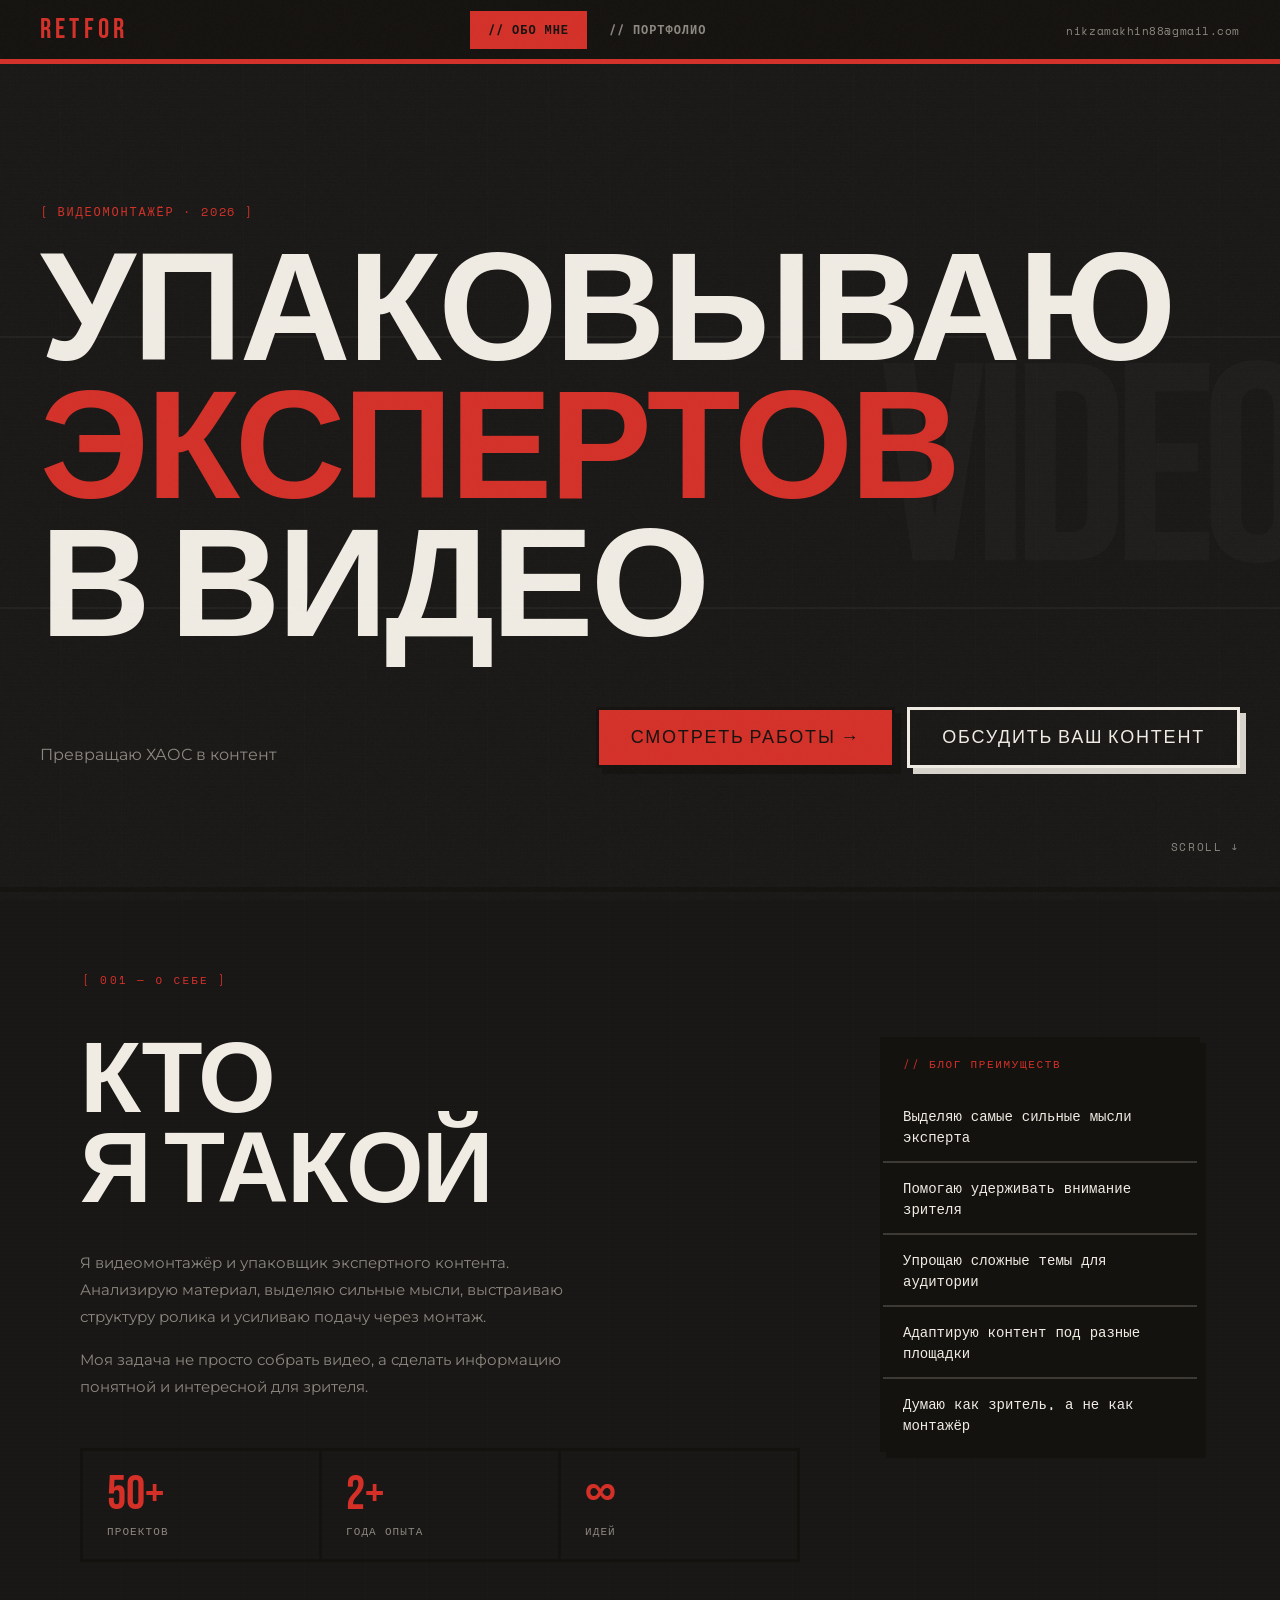
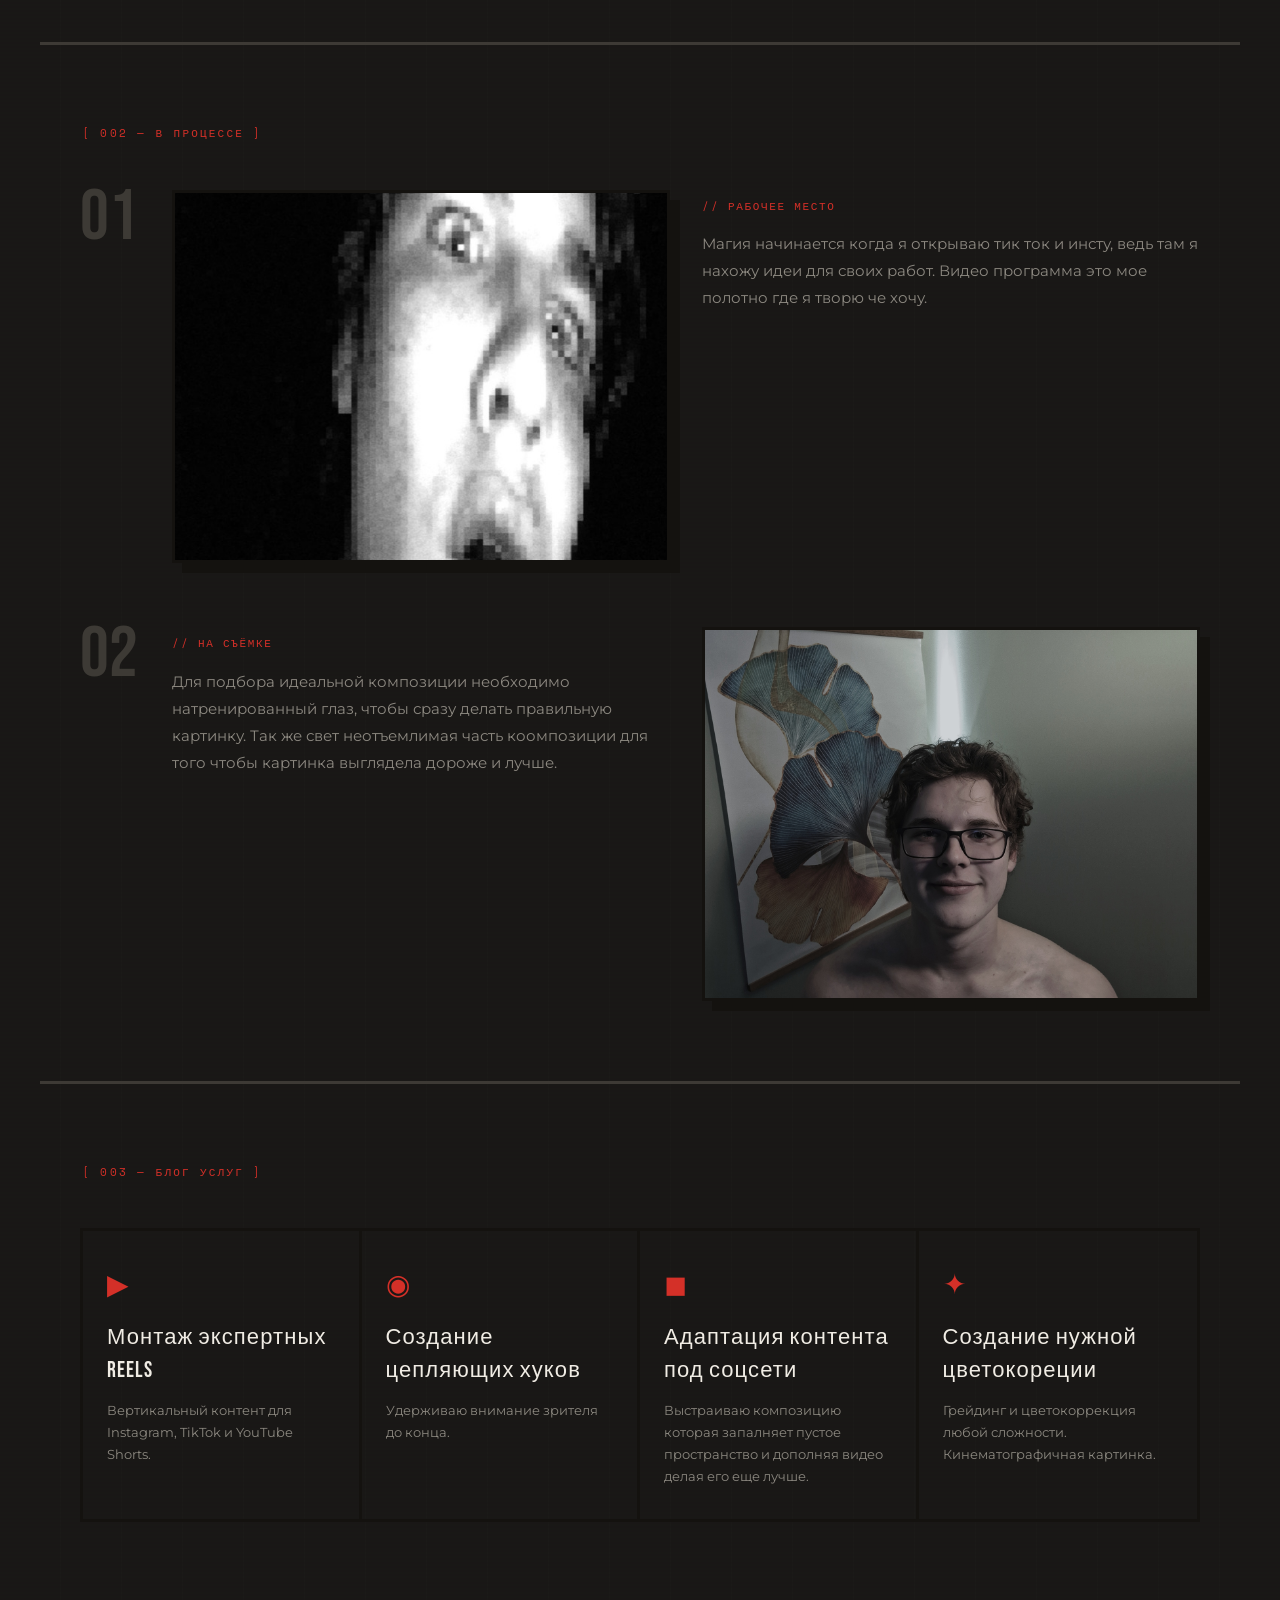
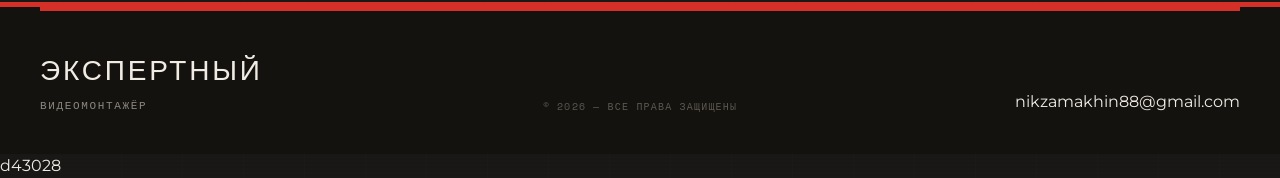
==== index.html @ d20b040e "index.html" ====
<!DOCTYPE html>
<html lang="ru">
<head>
<meta charset="UTF-8">
<meta name="viewport" content="width=device-width, initial-scale=1.0">
<title>Экспертный видеомонтаж</title>
<link rel="preconnect" href="https://fonts.googleapis.com">
<link href="https://fonts.googleapis.com/css2?family=Bebas+Neue&family=Space+Mono:ital,wght@0,400;0,700;1,400&family=Montserrat:wght@400;600;700;900&display=swap" rel="stylesheet">
<link rel="stylesheet" href="style.css">
</head>
<body>

<!-- ШУМОВАЯ ТЕКСТУРА ПОВЕРХ ВСЕГО -->
<div class="noise"></div>

<!-- NAV -->
<nav class="nav">
  <div class="nav-logo">RETFOR</div>
  <div class="nav-links">
    <a href="index.html" class="nav-link active">// ОБО МНЕ</a>
    <a href="portfolio.html" class="nav-link">// ПОРТФОЛИО</a>
  </div>
  <div class="nav-contact">
    <a href="mailto:nikzamakhin88@gmail.com" class="nav-email">nikzamakhin88@gmail.com</a>
  </div>
</nav>

<!-- HERO -->
<section class="hero">
  <div class="hero-bg-text">VIDEO</div>
  <div class="hero-inner">
    <div class="hero-label">[ ВИДЕОМОНТАЖЁР · 2026 ]</div>
    <h1 class="hero-title">
      <span class="hero-title-line">УПАКОВЫВАЮ</span>
      <span class="hero-title-line accent">ЭКСПЕРТОВ</span>
      <span class="hero-title-line">В ВИДЕО</span>
    </h1>
    <div class="hero-bottom">
      <p class="hero-desc">
        Превращаю ХАОС в контент<br>
      </p>
      <div class="hero-cta">
        <a href="portfolio.html" class="btn-brutal">СМОТРЕТЬ РАБОТЫ →</a>
        <a href="mailto:nikita@example.com" class="btn-brutal btn-outline">ОБСУДИТЬ ВАШ КОНТЕНТ</a>
      </div>
    </div>
  </div>
  <div class="hero-scroll">SCROLL ↓</div>
</section>

<!-- ABOUT SECTION -->
<section class="about-section">
  <div class="section-label">[ 001 — О СЕБЕ ]</div>
  <div class="about-grid">
    <div class="about-text-block">
      <h2 class="about-title">КТО<br>Я ТАКОЙ</h2>
      <p class="about-text">
        Я видеомонтажёр и упаковщик экспертного контента. Анализирую материал, выделяю сильные мысли, выстраиваю структуру ролика и усиливаю подачу через монтаж.
      </p>
      <p class="about-text">
        Моя задача не просто собрать видео, а сделать информацию понятной и интересной для зрителя.
      </p>
      <div class="about-stats">
        <div class="stat-box">
          <span class="stat-num">50+</span>
          <span class="stat-label">проектов</span>
        </div>
        <div class="stat-box">
          <span class="stat-num">2+</span>
          <span class="stat-label">года опыта</span>
        </div>
        <div class="stat-box">
          <span class="stat-num">∞</span>
          <span class="stat-label">идей</span>
        </div>
      </div>
    </div>
    <div class="about-tools">
      <div class="tools-title">// БЛОГ ПРЕИМУЩЕСТВ</div>
      <div class="tools-list">
        <div class="tool-item">Выделяю самые сильные мысли эксперта</div>
        <div class="tool-item">Помогаю удерживать внимание зрителя</div>
        <div class="tool-item">Упрощаю сложные темы для аудитории</div>
        <div class="tool-item">Адаптирую контент под разные площадки</div>
        <div class="tool-item">Думаю как зритель, а не как монтажёр</div>
      </div>
    </div>
  </div>
</section>

<!-- PHOTOS SECTION -->
<section class="photos-section">
  <div class="section-label">[ 002 — В ПРОЦЕССЕ ]</div>
  <div class="photos-grid">

    <!-- ФОТО 1 -->
    <div class="photo-card">
      <div class="photo-number">01</div>
      <div class="photo-wrap">
        <img src="лицо.jpg" alt="Фото 1" class="photo-img" onerror="this.parentElement.classList.add('photo-placeholder')">
      </div>
      <div class="photo-desc">
        <div class="photo-desc-tag">// РАБОЧЕЕ МЕСТО</div>
        <p>Магия начинается когда я открываю тик ток и инсту, ведь там я нахожу идеи для своих работ. Видео программа это мое полотно где я творю че хочу.</p>
      </div>
    </div>

    <!-- ФОТО 2 -->
    <div class="photo-card photo-card-reverse">
      <div class="photo-number">02</div>
      <div class="photo-wrap">
        <img src="перед.jpg" alt="Фото 2" class="photo-img" onerror="this.parentElement.classList.add('photo-placeholder')">
      </div>
      <div class="photo-desc">
        <div class="photo-desc-tag">// НА СЪЁМКЕ</div>
        <p>Для подбора идеальной композиции необходимо натренированный глаз, чтобы сразу делать правильную картинку. Так же свет неотъемлимая часть коомпозиции для того чтобы картинка выглядела дороже и лучше.</p>
      </div>
    </div>

  </div>
</section>

<!-- SERVICES -->
<section class="services-section">
  <div class="section-label">[ 003 — БЛОГ УСЛУГ ]</div>
  <div class="services-grid">
    <div class="service-card">
      <div class="service-icon">▶</div>
      <div class="service-title">Монтаж экспертных Reels</div>
      <div class="service-desc">Вертикальный контент для Instagram, TikTok и YouTube Shorts.</div>
    </div>
    <div class="service-card">
      <div class="service-icon">◉</div>
      <div class="service-title">Создание цепляющих хуков</div>
      <div class="service-desc">Удерживаю внимание зрителя до конца.</div>
    </div>
    <div class="service-card">
      <div class="service-icon">◼</div>
      <div class="service-title">Адаптация контента под соцсети</div>
      <div class="service-desc">Выстраиваю композицию которая запалняет пустое пространство и дополняя видео делая его еще лучше.</div>
    </div>
    <div class="service-card">
      <div class="service-icon">✦</div>
      <div class="service-title">Создание нужной цветокореции</div>
      <div class="service-desc">Грейдинг и цветокоррекция любой сложности. Кинематографичная картинка.</div>
    </div>
  </div>
</section>

<!-- FOOTER -->
<footer class="footer">
  <div class="footer-line"></div>
  <div class="footer-inner">
    <div class="footer-left">
      <div class="footer-name">ЭКСПЕРТНЫЙ</div>
      <div class="footer-role">ВИДЕОМОНТАЖЁР</div>
    </div>
    <div class="footer-center">
      <div class="footer-copy">© 2026 — ВСЕ ПРАВА ЗАЩИЩЕНЫ</div>
    </div>
    <div class="footer-right">
      <a href="mailto:nikzamakhin88@gmail.com class="footer-email">nikzamakhin88@gmail.com</a>
    </div>
  </div>
</footer>

<script src="script.js"></script>
</body>
</html>

d43028
---- style.css ----
@import url('https://fonts.googleapis.com/css2?family=Bebas+Neue&family=Space+Mono:ital,wght@0,400;0,700;1,400&family=Montserrat:wght@400;600;700;900&display=swap');

:root {
  --concrete: #2a2825;
  --concrete-mid: #3d3a35;
  --concrete-light: #5c5850;
  --concrete-pale: #8c8880;
  --cream: #f0ece4;
  --cream-dark: #d8d4cc;
  --accent: #d43028;
  --accent-dark: #d43028;
  --red: #d43028;
  --white: #f8f5f0;
  --black: #14120f;

  --font-display: 'Bebas Neue', sans-serif;
  --font-mono: 'Space Mono', monospace;
  --font-body: 'Montserrat', sans-serif;

  --border: 3px solid var(--black);
  --border-thick: 5px solid var(--black);
  --shadow: 6px 6px 0px var(--black);
  --shadow-lg: 10px 10px 0px var(--black);
  --shadow-accent: 6px 6px 0px var(--accent);
}

*, *::before, *::after {
  box-sizing: border-box;
  margin: 0;
  padding: 0;
}

html { scroll-behavior: smooth; }

body {
  font-family: var(--font-body);
  background-color: var(--concrete);
  background-image:
    url("data:image/svg+xml,%3Csvg xmlns='http://www.w3.org/2000/svg' width='400' height='400'%3E%3Cfilter id='noise'%3E%3CfeTurbulence type='fractalNoise' baseFrequency='0.65' numOctaves='3' stitchTiles='stitch'/%3E%3CfeColorMatrix type='saturate' values='0'/%3E%3CfeBlend in='SourceGraphic' mode='multiply'/%3E%3C/filter%3E%3Crect width='400' height='400' filter='url(%23noise)' opacity='0.4'/%3E%3C/svg%3E"),
    repeating-linear-gradient(
      0deg,
      transparent,
      transparent 2px,
      rgba(0,0,0,0.03) 2px,
      rgba(0,0,0,0.03) 4px
    ),
    repeating-linear-gradient(
      90deg,
      transparent,
      transparent 60px,
      rgba(255,255,255,0.015) 60px,
      rgba(255,255,255,0.015) 61px
    );
  color: var(--cream);
  line-height: 1.5;
  overflow-x: hidden;
}

a { text-decoration: none; color: inherit; }
img { max-width: 100%; display: block; }

/* ── ШУМОВОЙ ОВЕРЛЕЙ ── */
.noise {
  position: fixed;
  inset: 0;
  z-index: 9999;
  pointer-events: none;
  opacity: 0.035;
  background-image: url("data:image/svg+xml,%3Csvg viewBox='0 0 512 512' xmlns='http://www.w3.org/2000/svg'%3E%3Cfilter id='n'%3E%3CfeTurbulence type='fractalNoise' baseFrequency='0.9' numOctaves='4' stitchTiles='stitch'/%3E%3C/filter%3E%3Crect width='512' height='512' filter='url(%23n)'/%3E%3C/svg%3E");
  background-size: 256px;
}

/* ─────────────────────────
   НАВИГАЦИЯ
───────────────────────── */
.nav {
  position: sticky;
  top: 0;
  z-index: 100;
  background: var(--black);
  border-bottom: var(--border-thick);
  border-bottom-color: var(--accent);
  display: flex;
  align-items: center;
  justify-content: space-between;
  padding: 0 40px;
  height: 64px;
}

.nav-logo {
  font-family: var(--font-display);
  font-size: 28px;
  letter-spacing: 0.15em;
  color: var(--accent);
  cursor: default;
}

.nav-links {
  display: flex;
  gap: 4px;
}

.nav-link {
  font-family: var(--font-mono);
  font-size: 12px;
  font-weight: 700;
  letter-spacing: 0.08em;
  color: var(--concrete-pale);
  padding: 8px 16px;
  border: 2px solid transparent;
  transition: all 0.15s;
}

.nav-link:hover {
  color: var(--accent);
  border-color: var(--accent);
}

.nav-link.active {
  color: var(--black);
  background: var(--accent);
  border-color: var(--accent);
}

.nav-email {
  font-family: var(--font-mono);
  font-size: 11px;
  color: var(--concrete-pale);
  letter-spacing: 0.05em;
  transition: color 0.15s;
}
.nav-email:hover { color: var(--accent); }

/* ─────────────────────────
   HERO
───────────────────────── */
.hero {
  min-height: 92vh;
  display: flex;
  flex-direction: column;
  justify-content: center;
  position: relative;
  overflow: hidden;
  padding: 80px 40px 60px;
  border-bottom: var(--border-thick);
}

/* Горизонтальные швы бетона */
.hero::before {
  content: '';
  position: absolute;
  left: 0; right: 0; top: 33%;
  height: 2px;
  background: rgba(255,255,255,0.04);
  pointer-events: none;
}
.hero::after {
  content: '';
  position: absolute;
  left: 0; right: 0; top: 66%;
  height: 2px;
  background: rgba(255,255,255,0.04);
  pointer-events: none;
}

.hero-bg-text {
  position: absolute;
  right: -20px;
  top: 50%;
  transform: translateY(-50%);
  font-family: var(--font-display);
  font-size: clamp(200px, 22vw, 380px);
  color: rgba(255,255,255,0.025);
  letter-spacing: -0.05em;
  line-height: 1;
  user-select: none;
  pointer-events: none;
}

.hero-inner {
  position: relative;
  max-width: 1200px;
  margin: 0 auto;
  width: 100%;
}

.hero-label {
  font-family: var(--font-mono);
  font-size: 12px;
  letter-spacing: 0.15em;
  color: var(--accent);
  margin-bottom: 24px;
  animation: fadeUp 0.6s ease both;
}

.hero-title {
  display: flex;
  flex-direction: column;
  gap: 0;
  margin-bottom: 48px;
}

.hero-title-line {
  font-family: var(--font-display);
  font-size: clamp(72px, 12vw, 160px);
  line-height: 0.9;
  letter-spacing: -0.02em;
  color: var(--cream);
  display: block;
  animation: fadeUp 0.6s ease both;
}

.hero-title-line:nth-child(1) { animation-delay: 0.1s; }
.hero-title-line:nth-child(2) { animation-delay: 0.2s; }
.hero-title-line:nth-child(3) { animation-delay: 0.3s; }

.hero-title-line.accent {
  color: var(--accent);
  -webkit-text-stroke: 0px;
}

.hero-bottom {
  display: flex;
  align-items: flex-end;
  justify-content: space-between;
  gap: 48px;
  animation: fadeUp 0.6s ease 0.4s both;
}

.hero-desc {
  font-size: 16px;
  color: var(--concrete-pale);
  max-width: 380px;
  line-height: 1.7;
  font-weight: 400;
}

.hero-cta {
  display: flex;
  gap: 12px;
  flex-wrap: wrap;
}

.hero-scroll {
  position: absolute;
  bottom: 32px;
  right: 40px;
  font-family: var(--font-mono);
  font-size: 11px;
  letter-spacing: 0.15em;
  color: var(--concrete-pale);
  animation: bounce 2s infinite;
}

/* ─────────────────────────
   КНОПКИ
───────────────────────── */
.btn-brutal {
  display: inline-flex;
  align-items: center;
  justify-content: center;
  font-family: var(--font-display);
  font-size: 18px;
  letter-spacing: 0.1em;
  padding: 14px 32px;
  background: var(--accent);
  color: var(--black);
  border: var(--border);
  box-shadow: var(--shadow);
  transition: transform 0.1s, box-shadow 0.1s;
  cursor: pointer;
  white-space: nowrap;
}

.btn-brutal:hover {
  transform: translate(-3px, -3px);
  box-shadow: 9px 9px 0px var(--black);
}

.btn-brutal:active {
  transform: translate(2px, 2px);
  box-shadow: 4px 4px 0px var(--black);
}

.btn-outline {
  background: transparent;
  color: var(--cream);
  border-color: var(--cream);
  box-shadow: 6px 6px 0px var(--cream-dark);
}

.btn-outline:hover {
  background: var(--cream);
  color: var(--black);
  box-shadow: 9px 9px 0px var(--cream-dark);
}

.btn-brutal-xl {
  font-size: 28px;
  padding: 20px 56px;
  box-shadow: var(--shadow-lg);
}

/* ─────────────────────────
   СЕКЦИИ
───────────────────────── */
.section-label {
  font-family: var(--font-mono);
  font-size: 11px;
  letter-spacing: 0.2em;
  color: var(--accent);
  margin-bottom: 48px;
  padding-left: 2px;
}

.section-label-light {
  color: var(--concrete-pale);
}

/* ─────────────────────────
   ABOUT SECTION
───────────────────────── */
.about-section {
  padding: 80px 40px;
  max-width: 1200px;
  margin: 0 auto;
  border-bottom: var(--border);
  border-color: var(--concrete-mid);
}

.about-grid {
  display: grid;
  grid-template-columns: 1fr 320px;
  gap: 80px;
  align-items: start;
}

.about-title {
  font-family: var(--font-display);
  font-size: clamp(56px, 8vw, 100px);
  line-height: 0.9;
  letter-spacing: -0.02em;
  color: var(--cream);
  margin-bottom: 32px;
}

.about-text {
  font-size: 15px;
  color: var(--concrete-pale);
  line-height: 1.8;
  margin-bottom: 16px;
  max-width: 520px;
}

.about-stats {
  display: flex;
  gap: 0;
  margin-top: 48px;
  border: var(--border);
}

.stat-box {
  flex: 1;
  padding: 20px 24px;
  border-right: var(--border);
  display: flex;
  flex-direction: column;
  gap: 4px;
}

.stat-box:last-child { border-right: none; }

.stat-num {
  font-family: var(--font-display);
  font-size: 48px;
  color: var(--accent);
  line-height: 1;
}

.stat-label {
  font-family: var(--font-mono);
  font-size: 11px;
  letter-spacing: 0.1em;
  color: var(--concrete-pale);
  text-transform: uppercase;
}

.about-tools {
  border: var(--border);
  background: var(--black);
  box-shadow: var(--shadow);
}

.tools-title {
  font-family: var(--font-mono);
  font-size: 11px;
  letter-spacing: 0.15em;
  color: var(--accent);
  padding: 16px 20px;
  border-bottom: var(--border);
}

.tools-list {
  display: flex;
  flex-direction: column;
}

.tool-item {
  font-family: var(--font-mono);
  font-size: 14px;
  color: var(--cream);
  padding: 14px 20px;
  border-bottom: 2px solid var(--concrete-mid);
  transition: background 0.15s, padding-left 0.15s;
}

.tool-item:last-child { border-bottom: none; }
.tool-item:hover { background: var(--concrete-mid); padding-left: 28px; color: var(--accent); }

/* ─────────────────────────
   PHOTOS SECTION
───────────────────────── */
.photos-section {
  padding: 80px 40px;
  max-width: 1200px;
  margin: 0 auto;
  border-bottom: var(--border);
  border-color: var(--concrete-mid);
}

.photos-grid {
  display: flex;
  flex-direction: column;
  gap: 64px;
}

.photo-card {
  display: grid;
  grid-template-columns: 60px 1fr 1fr;
  gap: 32px;
  align-items: start;
}

.photo-card-reverse {
  grid-template-columns: 60px 1fr 1fr;
}

.photo-card-reverse .photo-wrap {
  order: 3;
}

.photo-card-reverse .photo-desc {
  order: 2;
}

.photo-number {
  font-family: var(--font-display);
  font-size: 72px;
  color: var(--concrete-mid);
  line-height: 1;
  margin-top: -8px;
}

.photo-wrap {
  border: var(--border);
  box-shadow: var(--shadow-lg);
  overflow: hidden;
  aspect-ratio: 4/3;
  position: relative;
  background: var(--concrete-mid);
}

.photo-img {
  width: 100%;
  height: 100%;
  object-fit: cover;
  display: block;
  transition: transform 0.4s ease;
}

.photo-wrap:hover .photo-img { transform: scale(1.04); }

.photo-wrap.photo-placeholder .photo-img { display: none; }
.photo-placeholder-inner {
  position: absolute;
  inset: 0;
  display: flex;
  align-items: center;
  justify-content: center;
  text-align: center;
  font-family: var(--font-mono);
  font-size: 14px;
  color: var(--concrete-pale);
  line-height: 1.8;
}

.photo-desc {
  padding-top: 8px;
}

.photo-desc-tag {
  font-family: var(--font-mono);
  font-size: 11px;
  letter-spacing: 0.15em;
  color: var(--accent);
  margin-bottom: 16px;
}

.photo-desc p {
  font-size: 15px;
  color: var(--concrete-pale);
  line-height: 1.8;
}

/* ─────────────────────────
   SERVICES SECTION
───────────────────────── */
.services-section {
  padding: 80px 40px;
  max-width: 1200px;
  margin: 0 auto;
}

.services-grid {
  display: grid;
  grid-template-columns: repeat(4, 1fr);
  gap: 0;
  border: var(--border);
}

.service-card {
  padding: 32px 24px;
  border-right: var(--border);
  transition: background 0.15s;
}

.service-card:last-child { border-right: none; }
.service-card:hover { background: var(--concrete-mid); }

.service-icon {
  font-size: 28px;
  color: var(--accent);
  margin-bottom: 16px;
  font-family: var(--font-mono);
}

.service-title {
  font-family: var(--font-display);
  font-size: 22px;
  letter-spacing: 0.05em;
  color: var(--cream);
  margin-bottom: 12px;
}

.service-desc {
  font-size: 13px;
  color: var(--concrete-pale);
  line-height: 1.7;
}

/* ─────────────────────────
   PORTFOLIO HERO
───────────────────────── */
.hero-portfolio .hero-title-line {
  font-size: clamp(80px, 14vw, 180px);
}

.portfolio-counts {
  display: flex;
  align-items: center;
  gap: 20px;
}

.p-count { display: flex; flex-direction: column; align-items: center; }

.p-count-num {
  font-family: var(--font-display);
  font-size: 56px;
  line-height: 1;
  color: var(--accent);
}

.p-count-label {
  font-family: var(--font-mono);
  font-size: 11px;
  letter-spacing: 0.1em;
  color: var(--concrete-pale);
}

.p-count-sep {
  font-family: var(--font-display);
  font-size: 40px;
  color: var(--concrete-pale);
  opacity: 0.4;
}

/* ─────────────────────────
   WORKS SECTIONS
───────────────────────── */
.works-section {
  padding: 80px 40px;
  max-width: 1200px;
  margin: 0 auto;
  border-bottom: var(--border);
  border-color: var(--concrete-mid);
}

.works-section-dark {
  background: var(--black);
  max-width: 100%;
  border-top: var(--border-thick);
  border-color: var(--accent);
  padding: 80px;
}

.works-section-dark .works-grid-v {
  max-width: 1200px;
  margin: 0 auto;
}

/* ── СЕТКА 16:9 ── */
.works-grid-h {
  display: grid;
  grid-template-columns: 1fr 1fr;
  gap: 48px;
}

/* ── СЕТКА 9:16 ── */
.works-grid-v {
  display: grid;
  grid-template-columns: repeat(3, 1fr);
  gap: 32px;
}

/* ── КАРТОЧКА РАБОТЫ ── */
/* .work-card {
  display: flex;
  flex-direction: column;
  gap: 0;
  opacity: 0;
  transform: translateY(30px);
  transition: opacity 0.5s ease, transform 0.5s ease;
} */

.work-card.visible {
  opacity: 1;
  transform: translateY(0);
}

/* ── ВИДЕО-ОБЁРТКА ── */
.work-video-wrap {
  position: relative;
  overflow: hidden;
  border: var(--border);
  background: #0a0907;
  box-shadow: var(--shadow);
  transition: box-shadow 0.2s, transform 0.2s;
}

.work-video-wrap:hover {
  transform: translate(-3px, -3px);
  box-shadow: 9px 9px 0px var(--accent);
}

/* 16:9 */
.work-16-9 { aspect-ratio: 16/9; }

/* 9:16 */
.work-9-16 { aspect-ratio: 9/16; }

.work-video {
  width: 100%;
  height: 100%;
  object-fit: cover;
  display: block;
}

/* iframe YouTube */
.work-iframe {
  position: absolute;
  inset: 0;
  width: 100%;
  height: 100%;
  border: none;
}

/* Номер работы */
.work-num {
  position: absolute;
  top: 12px;
  left: 12px;
  font-family: var(--font-mono);
  font-size: 11px;
  font-weight: 700;
  letter-spacing: 0.1em;
  background: var(--accent);
  color: var(--black);
  padding: 3px 8px;
  z-index: 2;
}

/* Плейсхолдер если нет видео */
.work-placeholder {
  position: absolute;
  inset: 0;
  display: flex;
  flex-direction: column;
  align-items: center;
  justify-content: center;
  text-align: center;
  font-family: var(--font-mono);
  font-size: 13px;
  color: var(--concrete-pale);
  line-height: 1.8;
  background: #0a0907;
  pointer-events: none;
  z-index: 1;
}

/* Прячем плейсхолдер если видео загружено */
.work-video-wrap:has(source[src]:not([src=''])) .work-placeholder,
.work-video-wrap:has(iframe) .work-placeholder {
  display: none;
}

.work-video {
  width: 100%;
  height: 100%;
  object-fit: cover;
  display: block;
  position: relative;
  z-index: 2;
}

.work-placeholder {
  z-index: 1;
  pointer-events: none;
}
/* ── ИНФО О РАБОТЕ ── */
.work-info {
  padding: 18px 0 0;
  border-top: none;
}

.work-info-v {
  padding: 14px 0 0;
}

.work-tag {
  font-family: var(--font-mono);
  font-size: 10px;
  letter-spacing: 0.2em;
  color: var(--accent);
  margin-bottom: 6px;
}

.work-title {
  font-family: var(--font-display);
  font-size: 20px;
  letter-spacing: 0.05em;
  color: var(--cream);
  margin-bottom: 6px;
}

.work-desc {
  font-size: 13px;
  color: var(--concrete-pale);
  line-height: 1.6;
  margin-bottom: 10px;
}

.work-meta {
  display: flex;
  gap: 6px;
  flex-wrap: wrap;
}

.work-tool {
  font-family: var(--font-mono);
  font-size: 10px;
  letter-spacing: 0.08em;
  color: var(--concrete-pale);
  border: 1px solid var(--concrete-mid);
  padding: 3px 8px;
}

/* ─────────────────────────
   CTA
───────────────────────── */
.cta-section {
  background: var(--accent);
  border-top: var(--border-thick);
  border-bottom: var(--border-thick);
  padding: 80px 40px;
  text-align: center;
}

.cta-inner { max-width: 800px; margin: 0 auto; }

.cta-label {
  font-family: var(--font-mono);
  font-size: 12px;
  letter-spacing: 0.2em;
  color: var(--concrete-mid);
  margin-bottom: 16px;
}

.cta-title {
  font-family: var(--font-display);
  font-size: clamp(72px, 12vw, 140px);
  line-height: 0.9;
  letter-spacing: -0.02em;
  color: var(--black);
  margin-bottom: 40px;
}

.cta-section .btn-brutal {
  background: var(--black);
  color: var(--accent);
  border-color: var(--black);
  box-shadow: 10px 10px 0px var(--concrete-mid);
}

.cta-section .btn-brutal:hover {
  box-shadow: 13px 13px 0px var(--concrete-mid);
}

/* ─────────────────────────
   FOOTER
───────────────────────── */
.footer {
  background: var(--black);
  padding: 0 40px 40px;
  border-top: var(--border-thick);
  border-color: var(--accent);
}

.footer-line {
  height: 4px;
  background: var(--accent);
  margin-bottom: 40px;
}

.footer-inner {
  display: grid;
  grid-template-columns: 1fr 1fr 1fr;
  align-items: end;
  gap: 24px;
  max-width: 1200px;
  margin: 0 auto;
}

.footer-name {
  font-family: var(--font-display);
  font-size: 28px;
  letter-spacing: 0.1em;
  color: var(--cream);
}

.footer-role {
  font-family: var(--font-mono);
  font-size: 11px;
  letter-spacing: 0.15em;
  color: var(--concrete-pale);
  margin-top: 4px;
}

.footer-center {
  text-align: center;
}

.footer-copy {
  font-family: var(--font-mono);
  font-size: 10px;
  letter-spacing: 0.12em;
  color: var(--concrete-light);
}

.footer-right {
  text-align: right;
}

.footer-email {
  font-family: var(--font-mono);
  font-size: 13px;
  color: var(--accent);
  letter-spacing: 0.05em;
  border-bottom: 1px solid var(--accent);
  padding-bottom: 2px;
  transition: opacity 0.15s;
}

.footer-email:hover { opacity: 0.7; }

/* ─────────────────────────
   PAGE HEADER
───────────────────────── */
.page-header {
  background: var(--black);
  border-bottom: var(--border-thick);
  padding: 32px 40px 28px;
}

.page-header-inner { max-width: 1200px; margin: 0 auto; }

.breadcrumb {
  font-family: var(--font-mono);
  font-size: 11px;
  letter-spacing: 0.12em;
  color: var(--concrete-pale);
  margin-bottom: 8px;
}

.breadcrumb a { color: var(--accent); }
.page-title-h {
  font-family: var(--font-display);
  font-size: 40px;
  letter-spacing: 0.05em;
  color: var(--cream);
}

/* ─────────────────────────
   АНИМАЦИИ
───────────────────────── */
@keyframes fadeUp {
  from { opacity: 0; transform: translateY(24px); }
  to   { opacity: 1; transform: translateY(0); }
}

@keyframes bounce {
  0%, 100% { transform: translateY(0); }
  50%       { transform: translateY(8px); }
}

/* ─────────────────────────
   АДАПТИВ
───────────────────────── */
@media (max-width: 1100px) {
  .works-grid-h { grid-template-columns: 1fr; }
  .about-grid { grid-template-columns: 1fr; gap: 48px; }
  .services-grid { grid-template-columns: 1fr 1fr; }
  .service-card:nth-child(2) { border-right: none; }
  .service-card:nth-child(3) { border-top: var(--border); }
  .service-card:nth-child(4) { border-top: var(--border); border-right: none; }
}

@media (max-width: 768px) {
  .nav { padding: 0 20px; }
  .nav-email { display: none; }
  .hero { padding: 60px 20px 48px; }
  .hero-bottom { flex-direction: column; gap: 24px; }
  .hero-bg-text { font-size: 120px; right: -10px; }
  .about-section, .photos-section, .services-section, .works-section { padding: 56px 20px; }
  .works-section-dark { padding: 56px 20px; }
  .photo-card { grid-template-columns: 1fr; }
  .photo-number { font-size: 48px; }
  .works-grid-v { grid-template-columns: 1fr; }
  .services-grid { grid-template-columns: 1fr; }
  .service-card { border-right: none; border-bottom: var(--border); }
  .service-card:last-child { border-bottom: none; }
  .footer-inner { grid-template-columns: 1fr; gap: 16px; }
  .footer-right { text-align: left; }
  .footer-center { text-align: left; }
  .cta-section { padding: 60px 20px; }
  .about-stats { flex-direction: column; }
  .stat-box { border-right: none; border-bottom: var(--border); }
  .stat-box:last-child { border-bottom: none; }
  .hero-cta { flex-direction: column; }
}
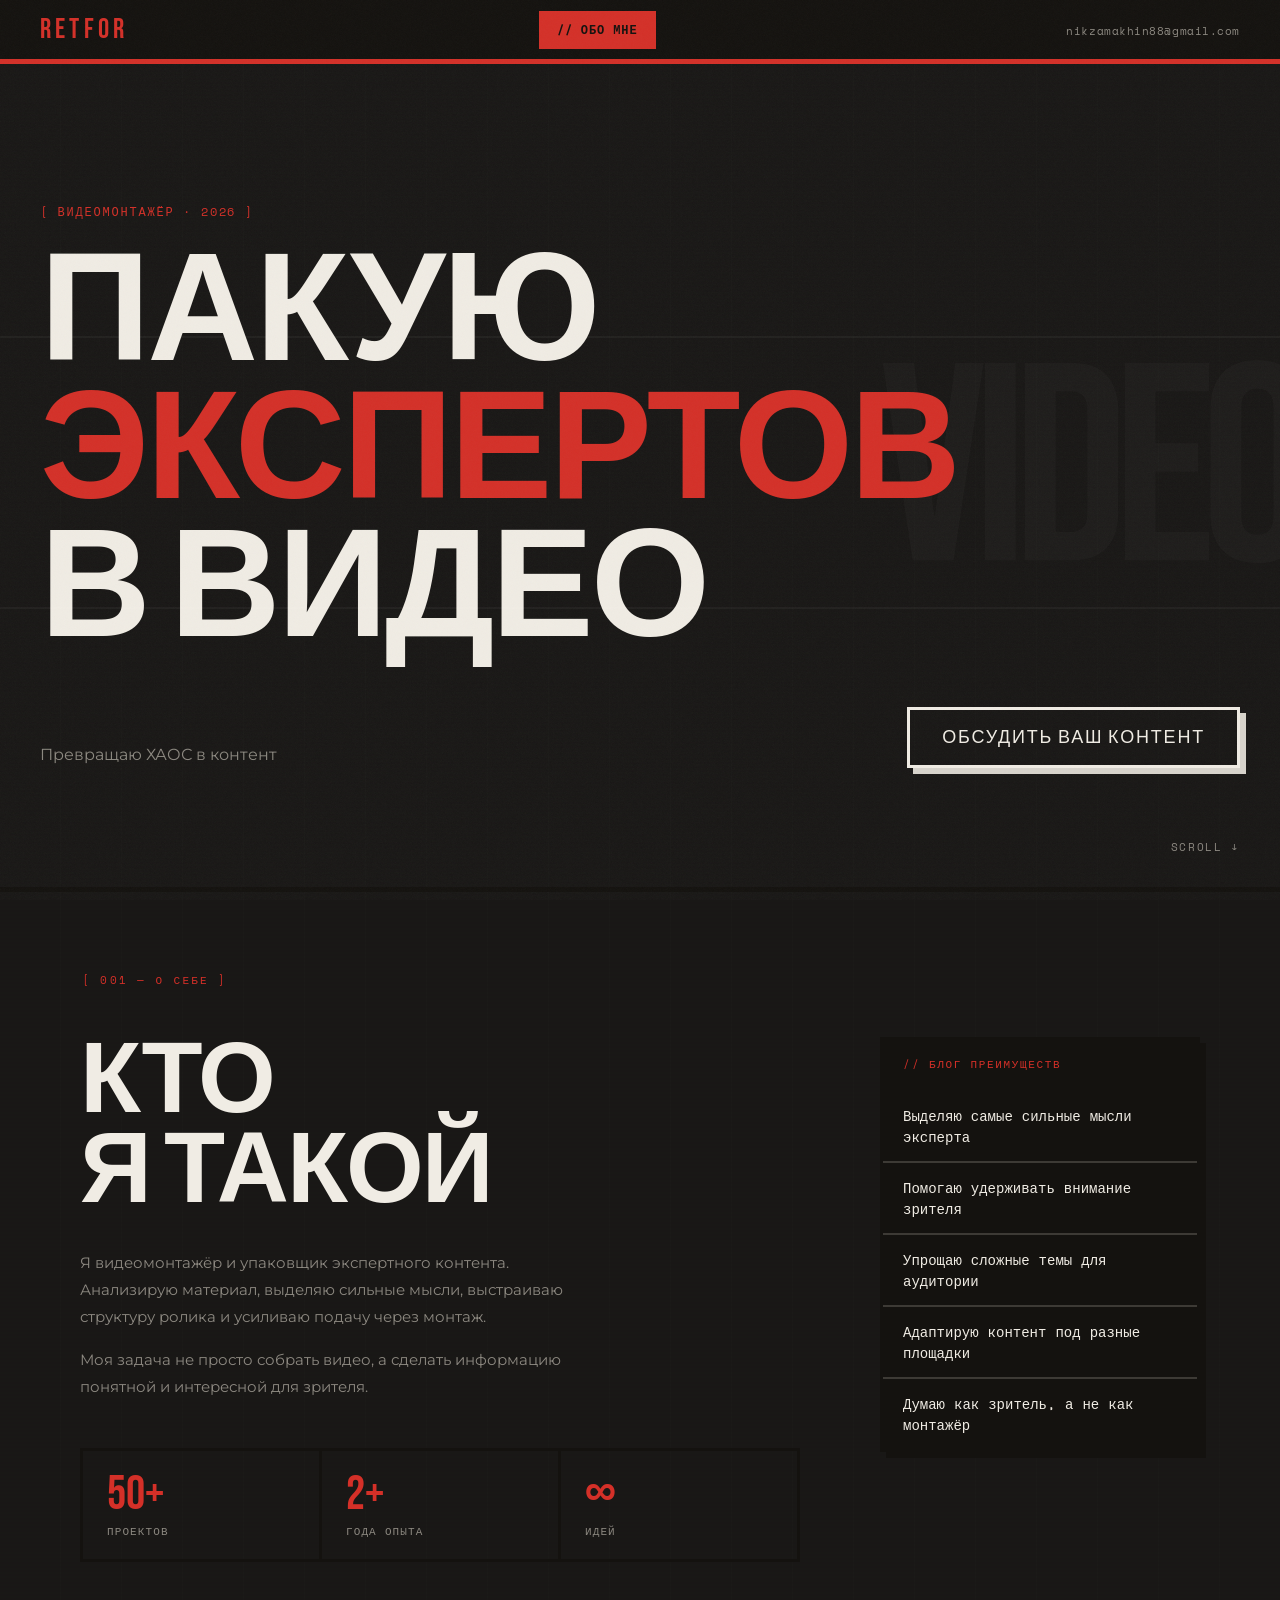
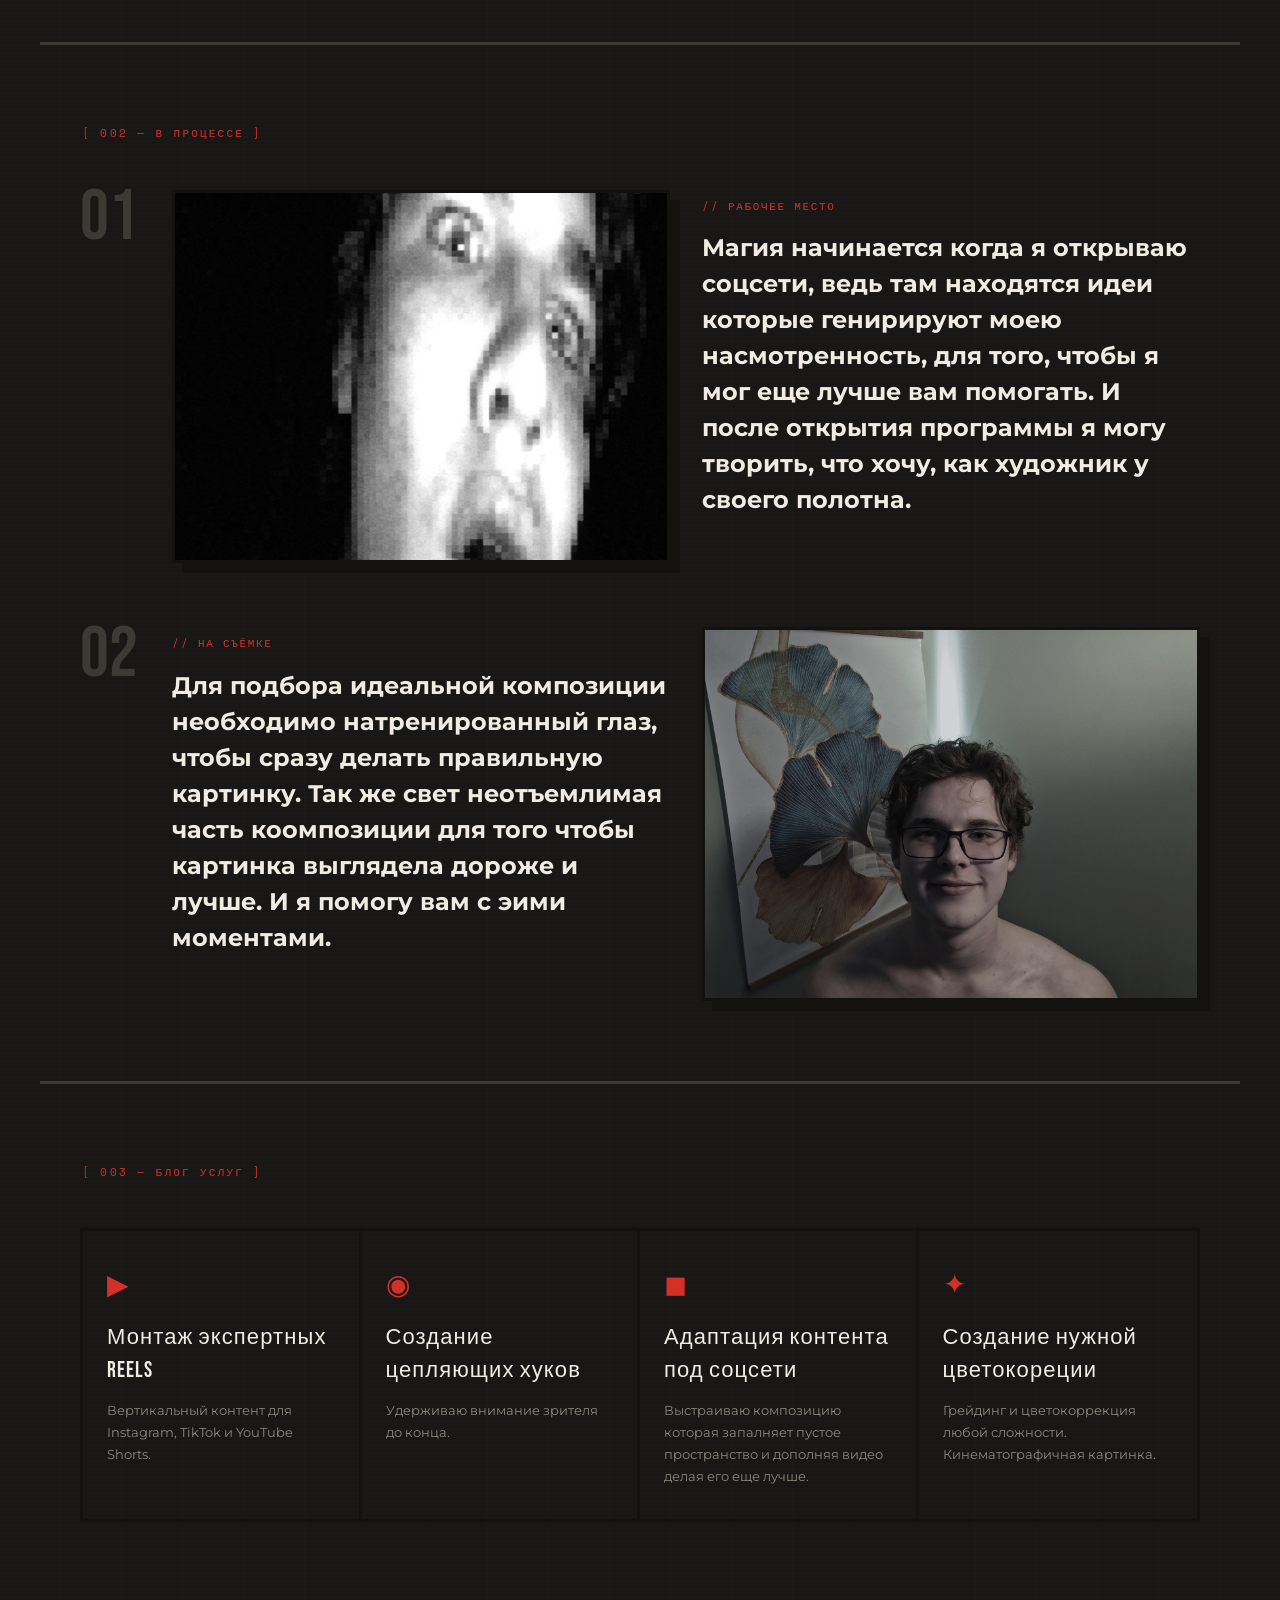
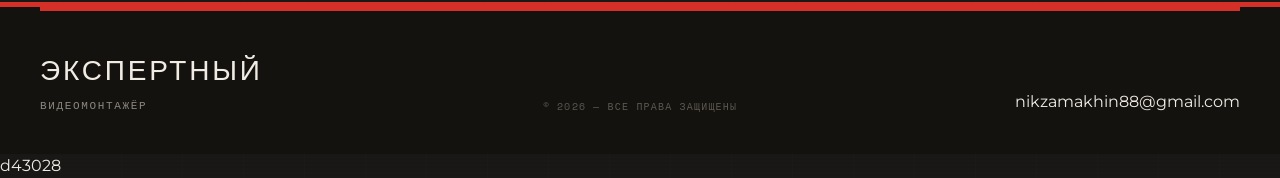
==== commit 299f78d9: "index.html" ====
--- a/index.html
+++ b/index.html
@@ -18,7 +18,7 @@
   <div class="nav-logo">RETFOR</div>
   <div class="nav-links">
     <a href="index.html" class="nav-link active">// ОБО МНЕ</a>
-    <a href="portfolio.html" class="nav-link">// ПОРТФОЛИО</a>
+    <!-- <a href="portfolio.html" class="nav-link">// ПОРТФОЛИО</a> -->
   </div>
   <div class="nav-contact">
     <a href="mailto:nikzamakhin88@gmail.com" class="nav-email">nikzamakhin88@gmail.com</a>
@@ -31,7 +31,7 @@
   <div class="hero-inner">
     <div class="hero-label">[ ВИДЕОМОНТАЖЁР · 2026 ]</div>
     <h1 class="hero-title">
-      <span class="hero-title-line">УПАКОВЫВАЮ</span>
+      <span class="hero-title-line">ПАКУЮ</span>
       <span class="hero-title-line accent">ЭКСПЕРТОВ</span>
       <span class="hero-title-line">В ВИДЕО</span>
     </h1>
@@ -40,7 +40,7 @@
         Превращаю ХАОС в контент<br>
       </p>
       <div class="hero-cta">
-        <a href="portfolio.html" class="btn-brutal">СМОТРЕТЬ РАБОТЫ →</a>
+        <!-- <a href="portfolio.html" class="btn-brutal">СМОТРЕТЬ РАБОТЫ →</a> -->
         <a href="mailto:nikita@example.com" class="btn-brutal btn-outline">ОБСУДИТЬ ВАШ КОНТЕНТ</a>
       </div>
     </div>
@@ -101,7 +101,7 @@
       </div>
       <div class="photo-desc">
         <div class="photo-desc-tag">// РАБОЧЕЕ МЕСТО</div>
-        <p>Магия начинается когда я открываю тик ток и инсту, ведь там я нахожу идеи для своих работ. Видео программа это мое полотно где я творю че хочу.</p>
+        <p><h1>Магия начинается когда я открываю соцсети, ведь там находятся идеи которые генирируют моею насмотренность, для того, чтобы я мог еще лучше вам помогать. И после открытия программы я могу творить, что хочу, как художник у своего полотна.</h1></p>
       </div>
     </div>
 
@@ -113,7 +113,7 @@
       </div>
       <div class="photo-desc">
         <div class="photo-desc-tag">// НА СЪЁМКЕ</div>
-        <p>Для подбора идеальной композиции необходимо натренированный глаз, чтобы сразу делать правильную картинку. Так же свет неотъемлимая часть коомпозиции для того чтобы картинка выглядела дороже и лучше.</p>
+        <p><h1>Для подбора идеальной композиции необходимо натренированный глаз, чтобы сразу делать правильную картинку. Так же свет неотъемлимая часть коомпозиции для того чтобы картинка выглядела дороже и лучше. И я помогу вам с эими моментами.</h1></p>
       </div>
     </div>
 
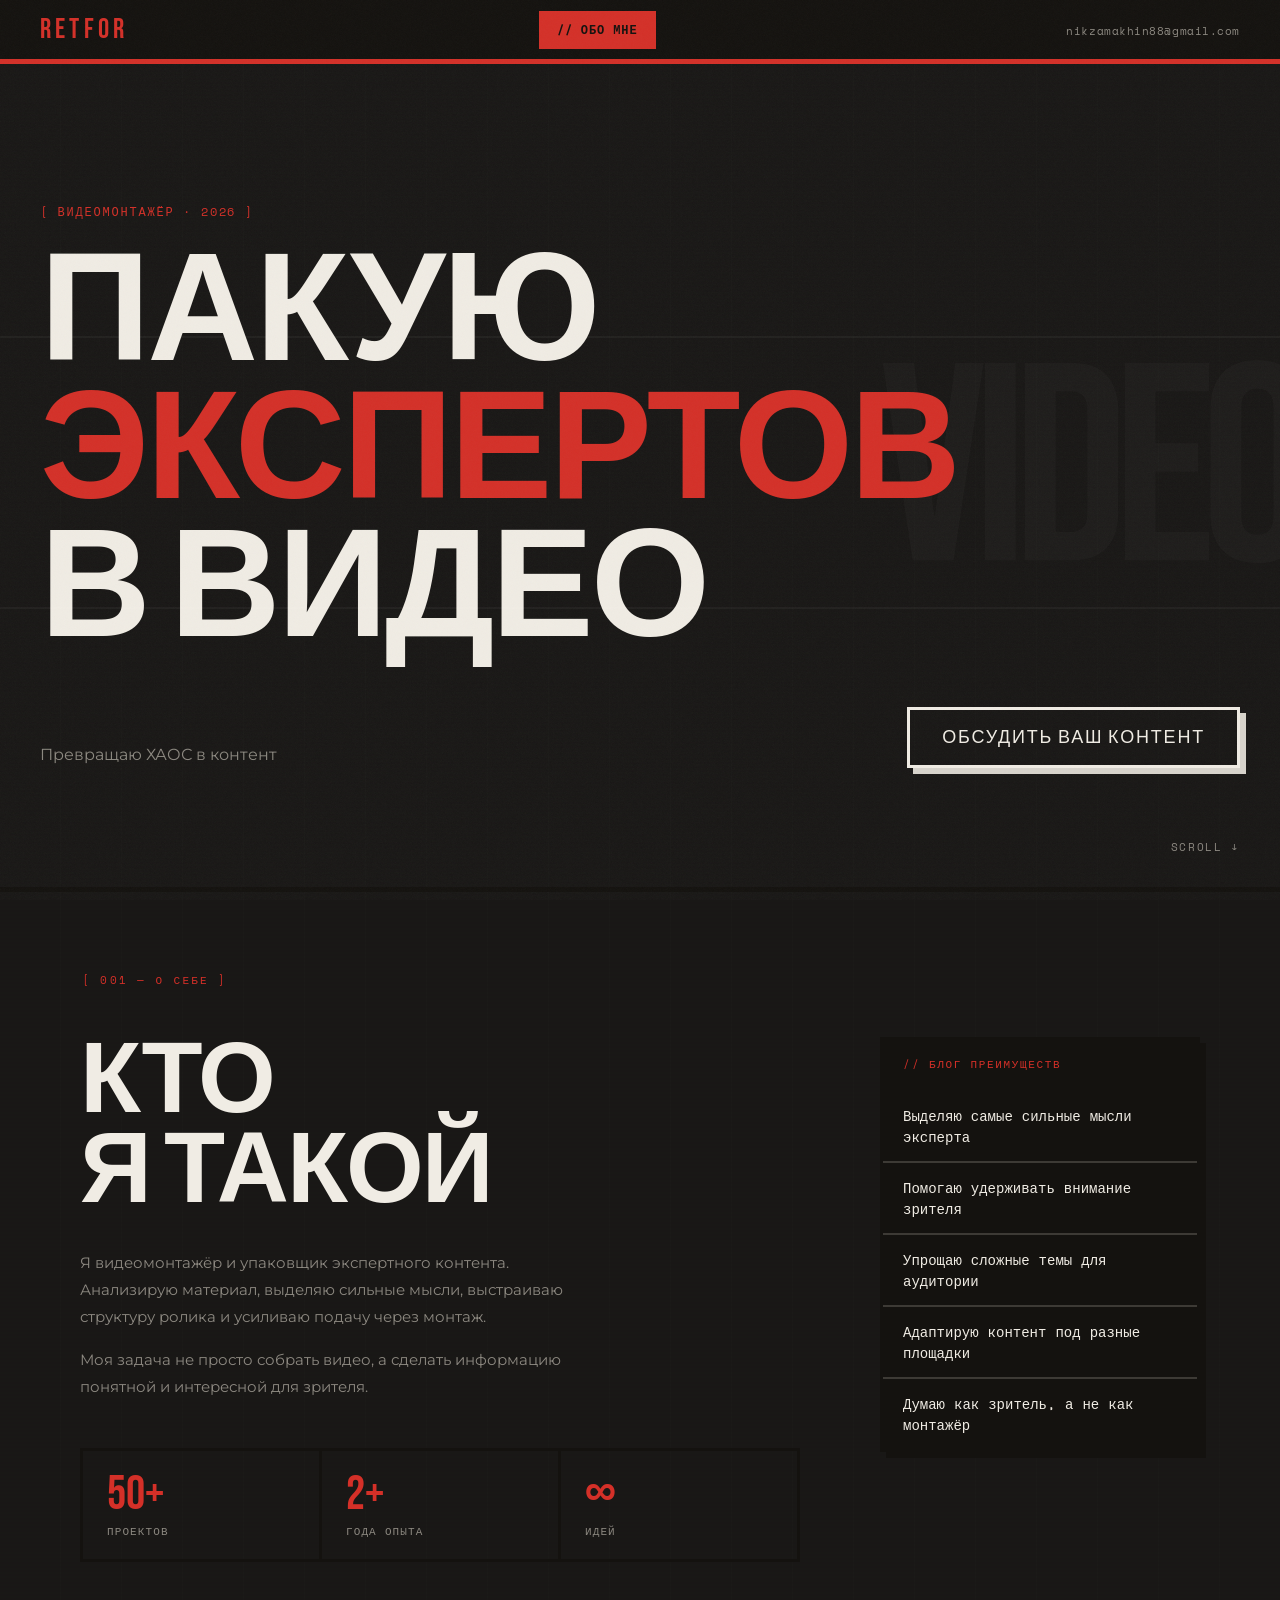
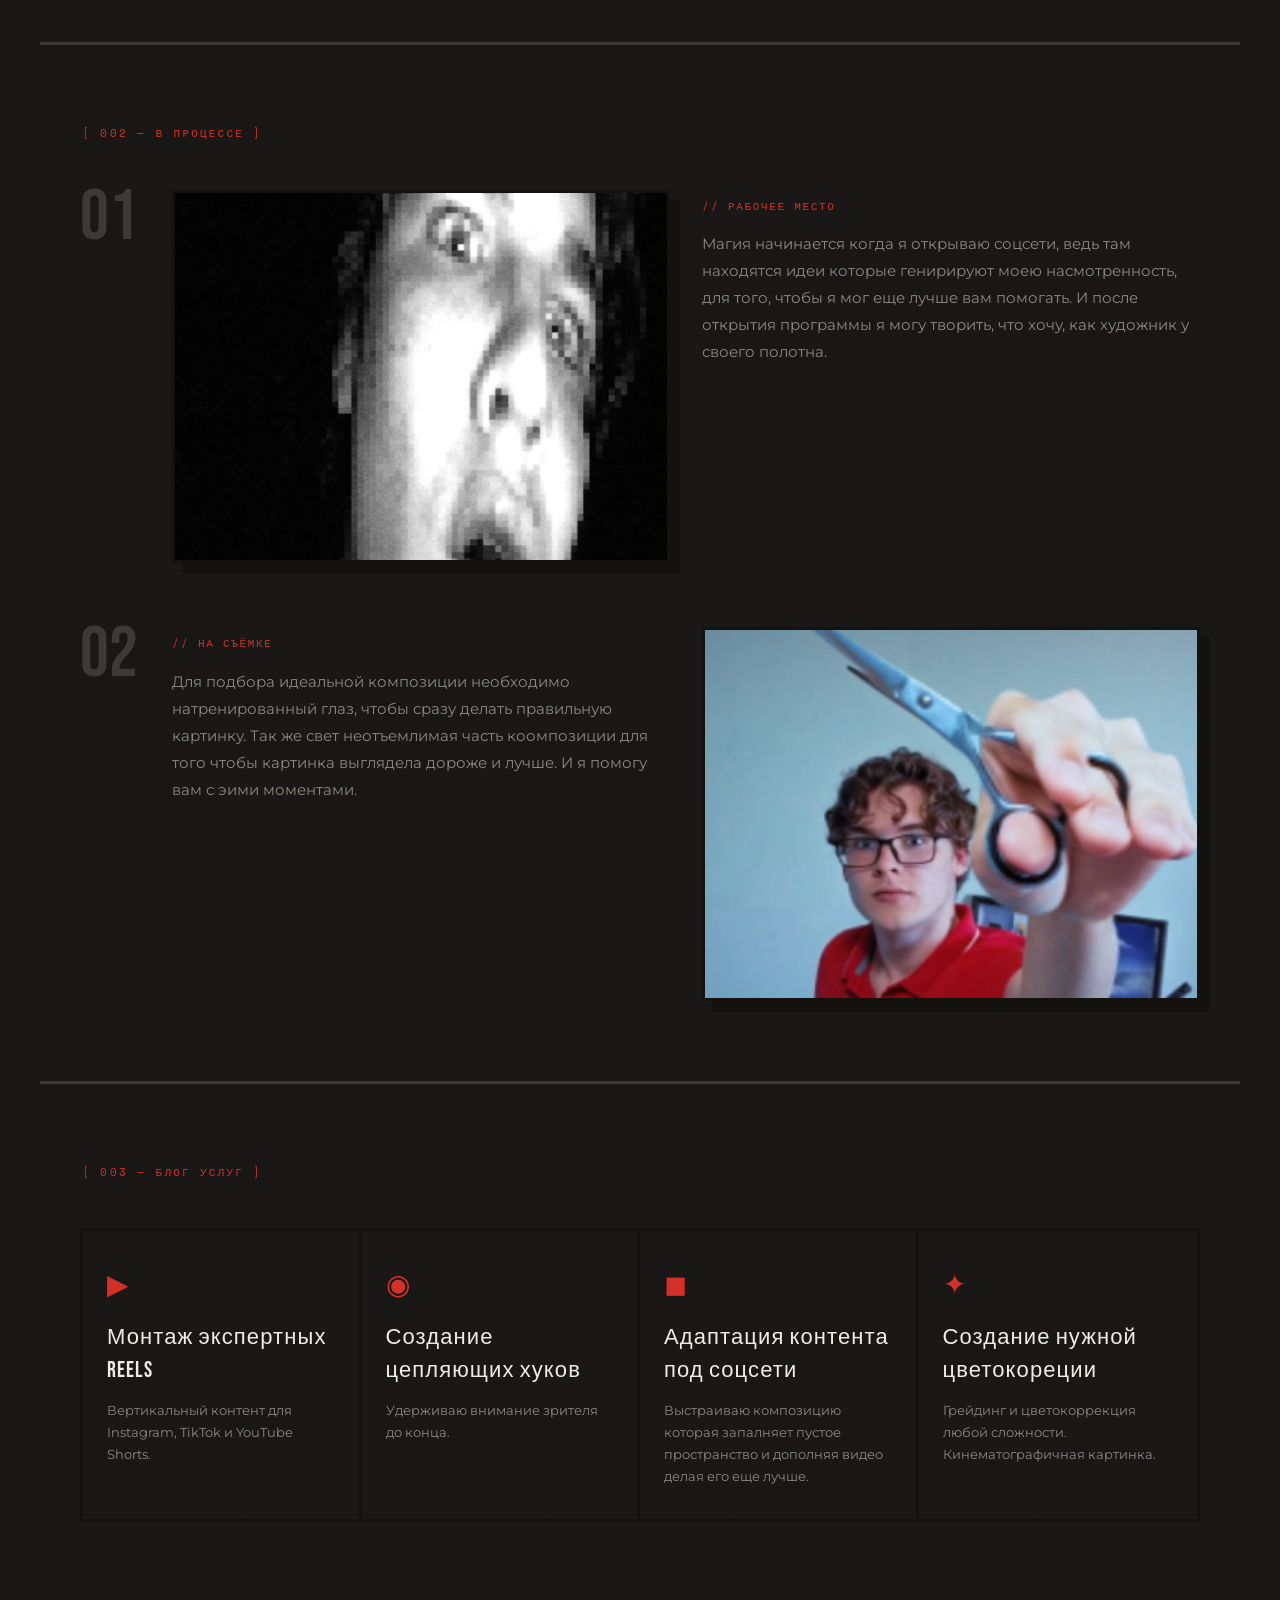
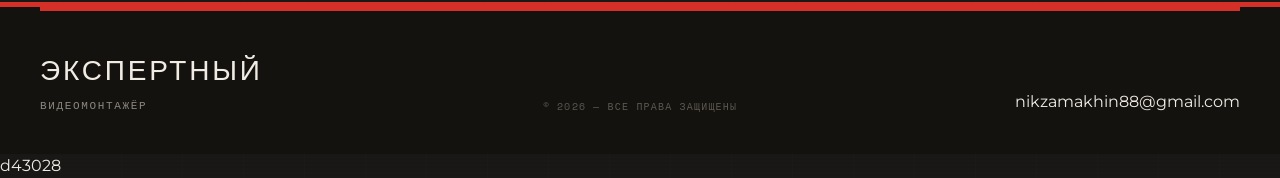
==== commit 3be78f6c: "index.html" ====
--- a/index.html
+++ b/index.html
@@ -101,7 +101,7 @@
       </div>
       <div class="photo-desc">
         <div class="photo-desc-tag">// РАБОЧЕЕ МЕСТО</div>
-        <p><h1>Магия начинается когда я открываю соцсети, ведь там находятся идеи которые генирируют моею насмотренность, для того, чтобы я мог еще лучше вам помогать. И после открытия программы я могу творить, что хочу, как художник у своего полотна.</h1></p>
+        <p>Магия начинается когда я открываю соцсети, ведь там находятся идеи которые генирируют моею насмотренность, для того, чтобы я мог еще лучше вам помогать. И после открытия программы я могу творить, что хочу, как художник у своего полотна.</p>
       </div>
     </div>
 
@@ -109,11 +109,11 @@
     <div class="photo-card photo-card-reverse">
       <div class="photo-number">02</div>
       <div class="photo-wrap">
-        <img src="перед.jpg" alt="Фото 2" class="photo-img" onerror="this.parentElement.classList.add('photo-placeholder')">
+        <img src="cut.png" alt="Фото 2" class="photo-img" onerror="this.parentElement.classList.add('photo-placeholder')">
       </div>
       <div class="photo-desc">
         <div class="photo-desc-tag">// НА СЪЁМКЕ</div>
-        <p><h1>Для подбора идеальной композиции необходимо натренированный глаз, чтобы сразу делать правильную картинку. Так же свет неотъемлимая часть коомпозиции для того чтобы картинка выглядела дороже и лучше. И я помогу вам с эими моментами.</h1></p>
+        <p>Для подбора идеальной композиции необходимо натренированный глаз, чтобы сразу делать правильную картинку. Так же свет неотъемлимая часть коомпозиции для того чтобы картинка выглядела дороже и лучше. И я помогу вам с эими моментами.</p>
       </div>
     </div>
 
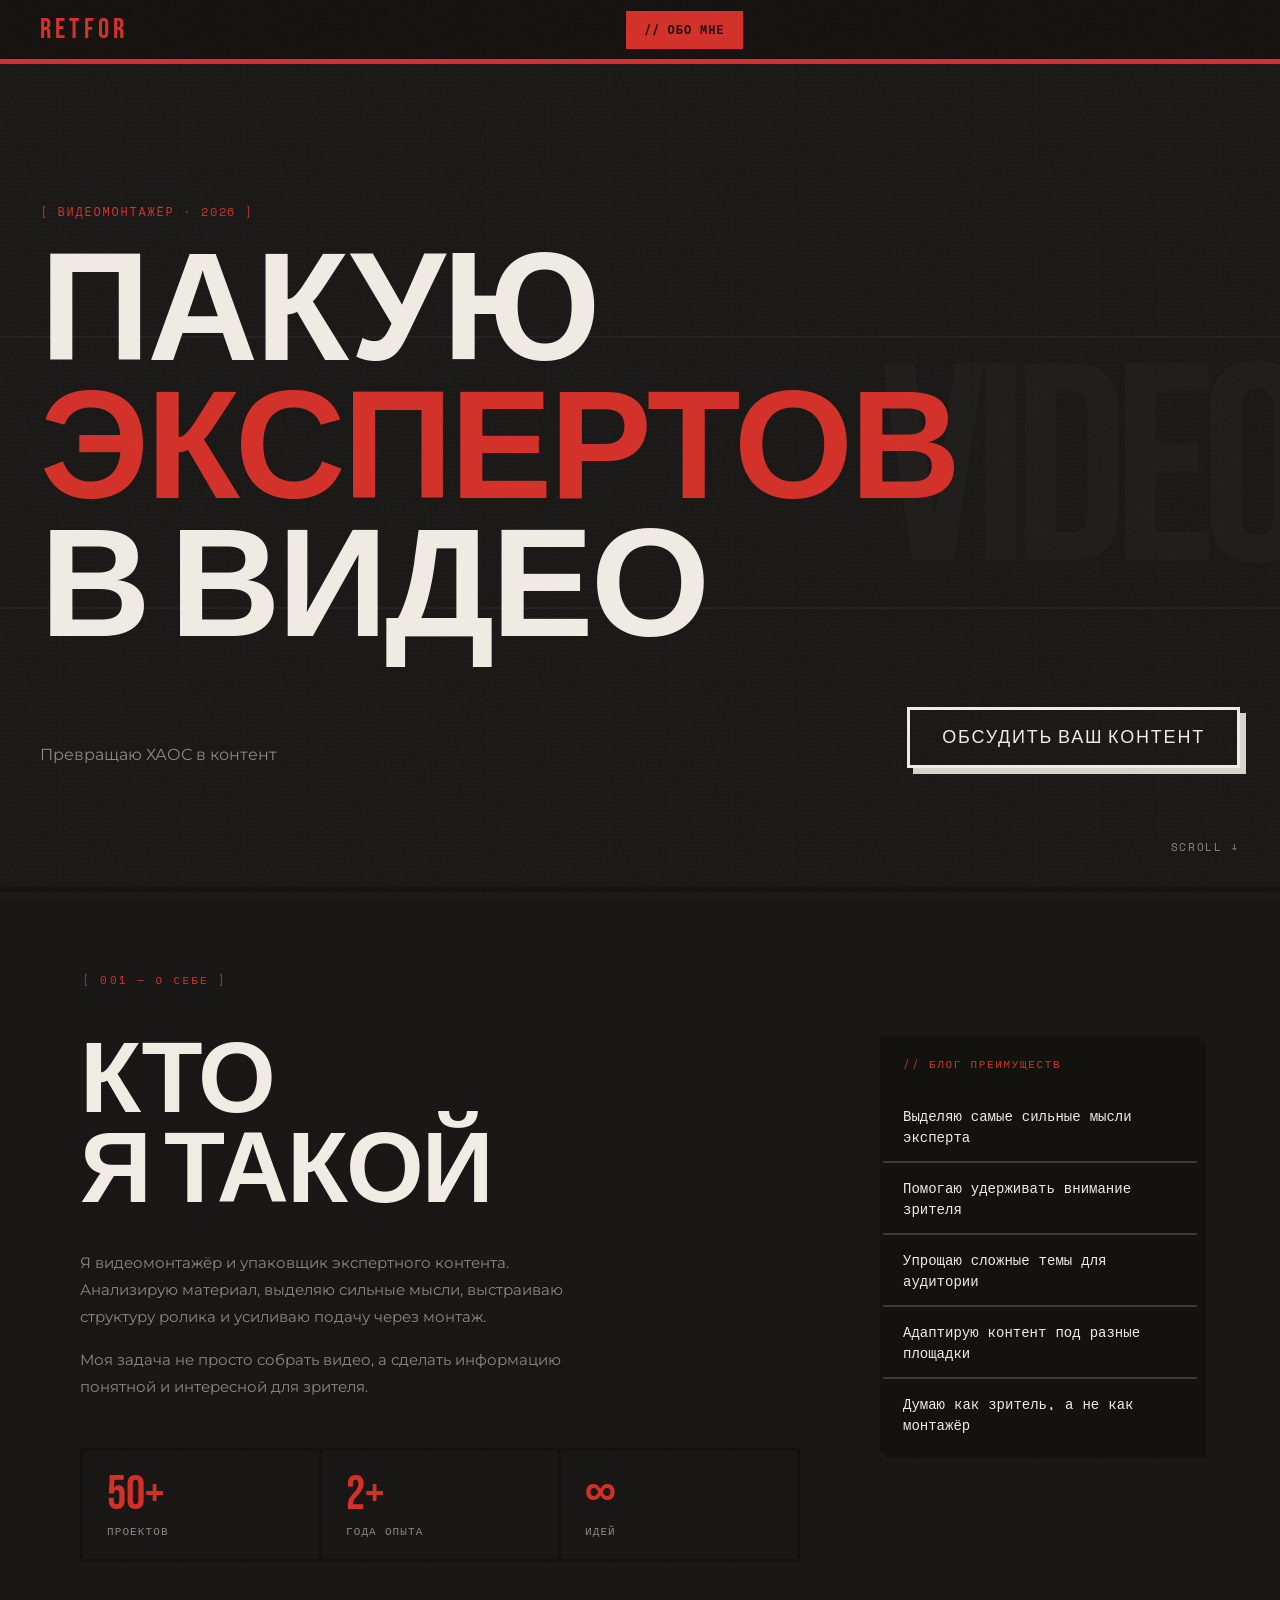
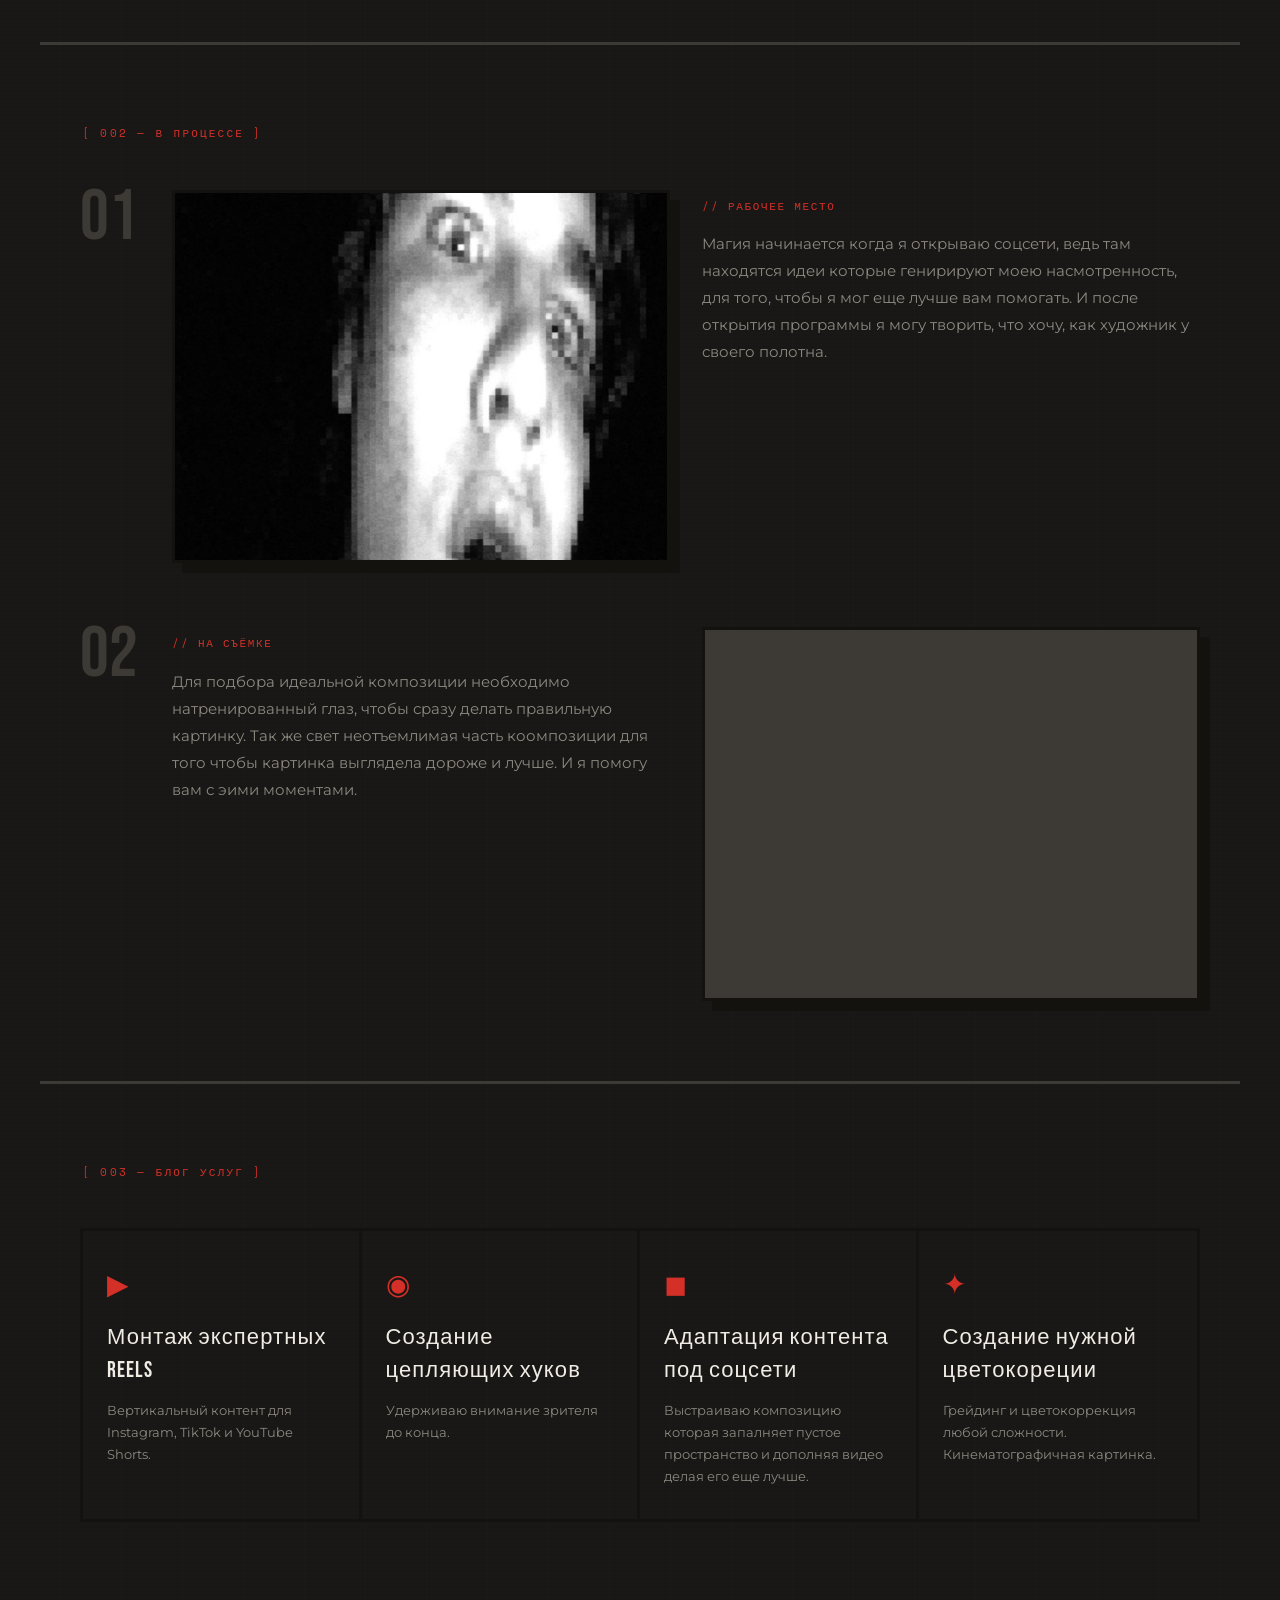
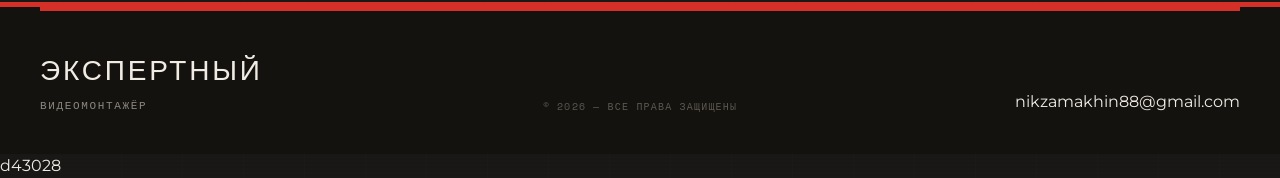
==== commit d52ea003: "index.html" ====
--- a/index.html
+++ b/index.html
@@ -21,7 +21,7 @@
     <!-- <a href="portfolio.html" class="nav-link">// ПОРТФОЛИО</a> -->
   </div>
   <div class="nav-contact">
-    <a href="mailto:nikzamakhin88@gmail.com" class="nav-email">nikzamakhin88@gmail.com</a>
+    <a href="https://t.me/retfor_nik" class="nav-email"></a>
   </div>
 </nav>
 
@@ -41,7 +41,7 @@
       </p>
       <div class="hero-cta">
         <!-- <a href="portfolio.html" class="btn-brutal">СМОТРЕТЬ РАБОТЫ →</a> -->
-        <a href="mailto:nikita@example.com" class="btn-brutal btn-outline">ОБСУДИТЬ ВАШ КОНТЕНТ</a>
+        <a href="https://t.me/retfor_nik" class="btn-brutal btn-outline">ОБСУДИТЬ ВАШ КОНТЕНТ</a>
       </div>
     </div>
   </div>
@@ -109,7 +109,7 @@
     <div class="photo-card photo-card-reverse">
       <div class="photo-number">02</div>
       <div class="photo-wrap">
-        <img src="cut.png" alt="Фото 2" class="photo-img" onerror="this.parentElement.classList.add('photo-placeholder')">
+        <img src="фото.jpg" alt="Фото 2" class="photo-img" onerror="this.parentElement.classList.add('photo-placeholder')">
       </div>
       <div class="photo-desc">
         <div class="photo-desc-tag">// НА СЪЁМКЕ</div>
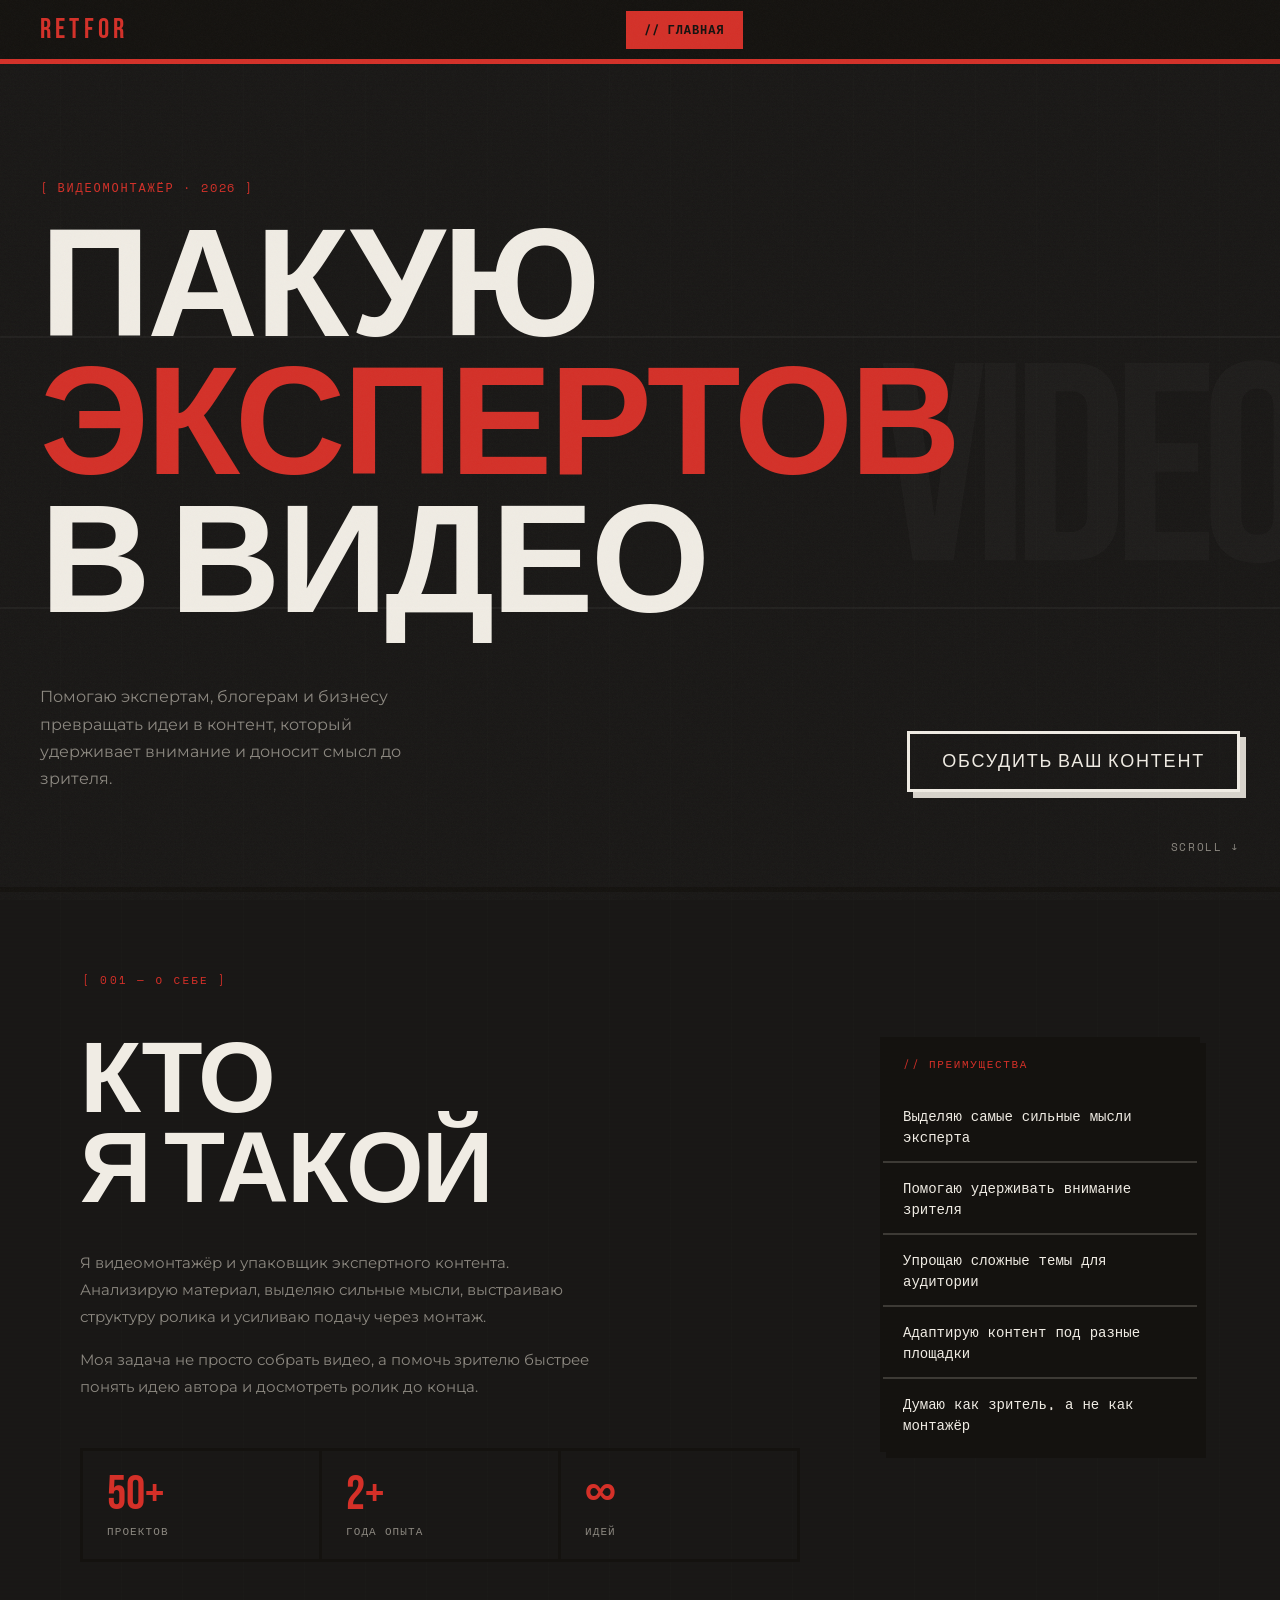
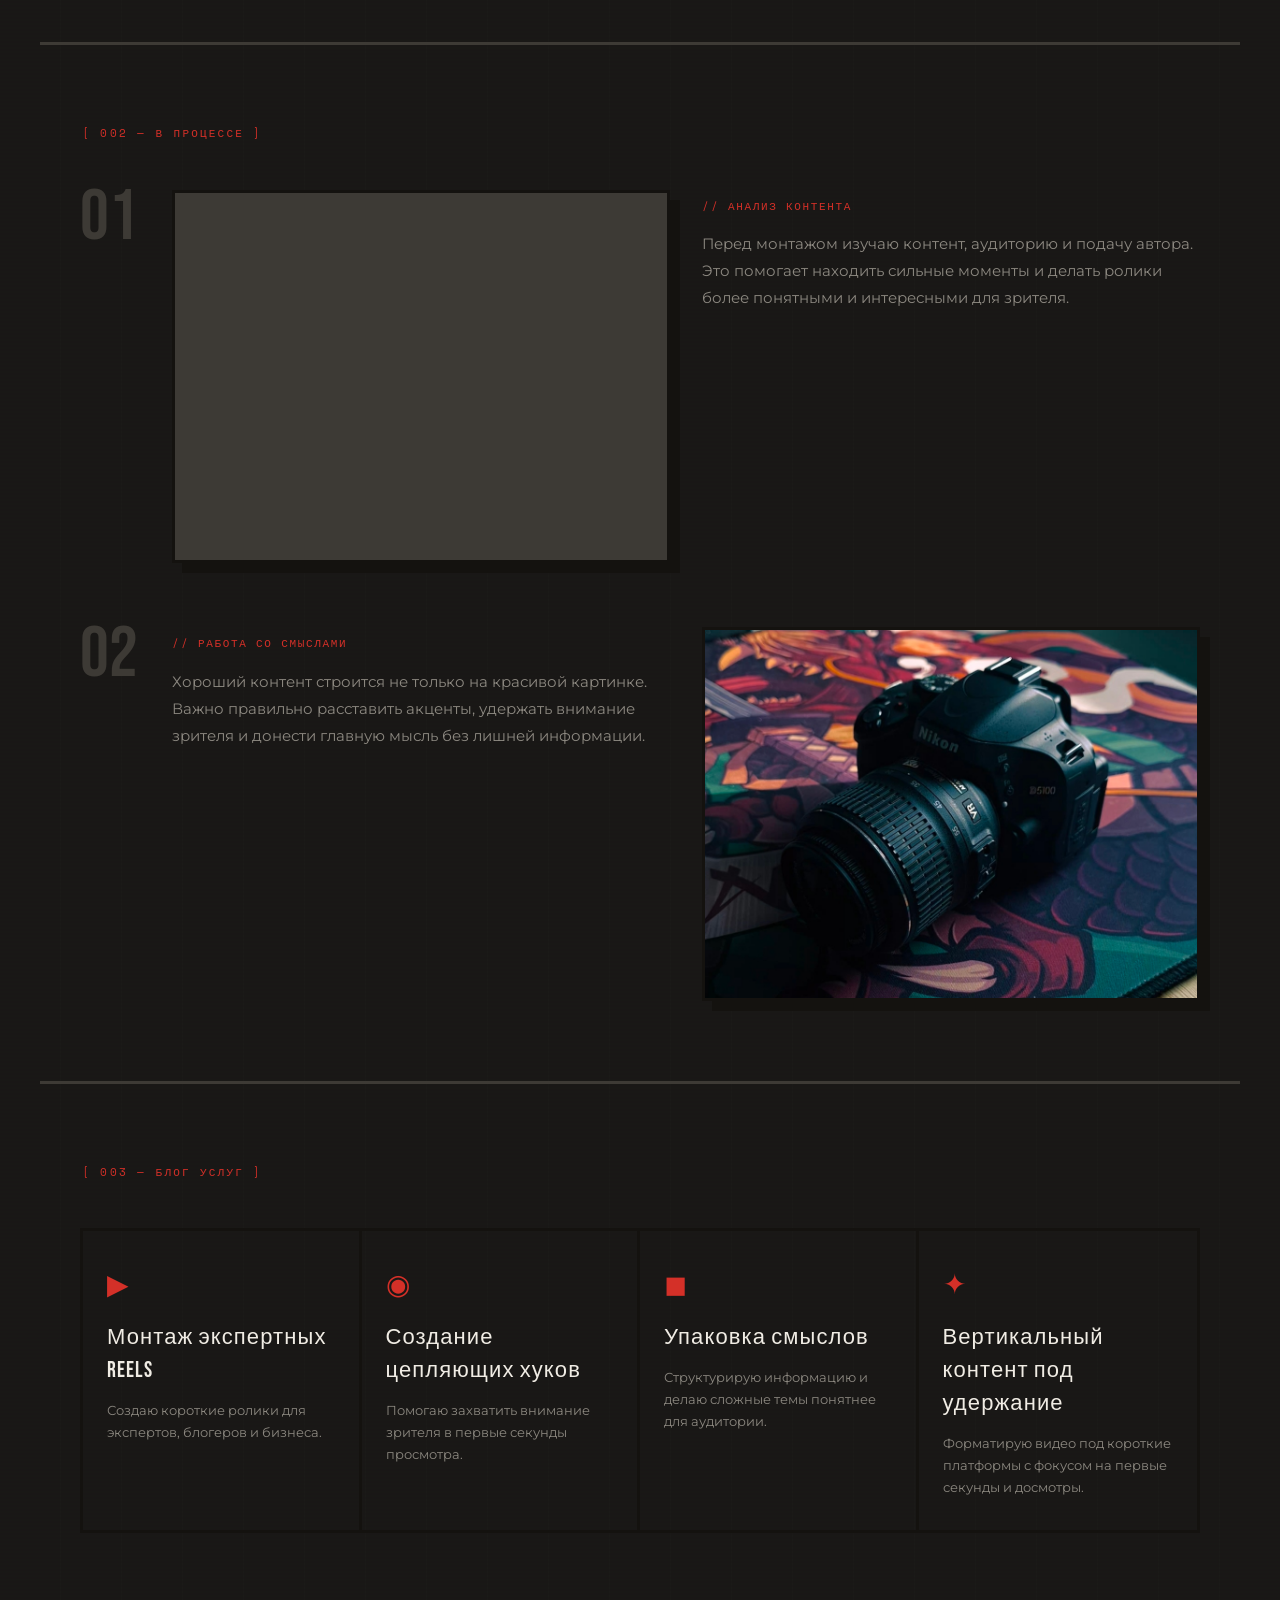
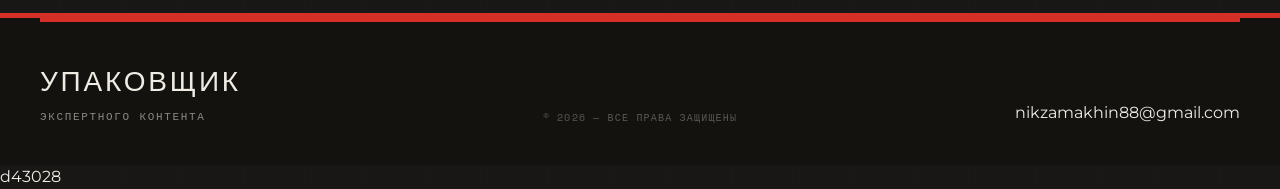
==== commit 62e27cd7: "index.html" ====
--- a/index.html
+++ b/index.html
@@ -3,7 +3,7 @@
 <head>
 <meta charset="UTF-8">
 <meta name="viewport" content="width=device-width, initial-scale=1.0">
-<title>Экспертный видеомонтаж</title>
+<title>УПАКОВЩИК • ЭКСПЕРТНОГО КОНТЕНТА</title>
 <link rel="preconnect" href="https://fonts.googleapis.com">
 <link href="https://fonts.googleapis.com/css2?family=Bebas+Neue&family=Space+Mono:ital,wght@0,400;0,700;1,400&family=Montserrat:wght@400;600;700;900&display=swap" rel="stylesheet">
 <link rel="stylesheet" href="style.css">
@@ -17,7 +17,7 @@
 <nav class="nav">
   <div class="nav-logo">RETFOR</div>
   <div class="nav-links">
-    <a href="index.html" class="nav-link active">// ОБО МНЕ</a>
+    <a href="index.html" class="nav-link active">// ГЛАВНАЯ</a>
     <!-- <a href="portfolio.html" class="nav-link">// ПОРТФОЛИО</a> -->
   </div>
   <div class="nav-contact">
@@ -37,7 +37,8 @@
     </h1>
     <div class="hero-bottom">
       <p class="hero-desc">
-        Превращаю ХАОС в контент<br>
+        Помогаю экспертам, блогерам и бизнесу превращать идеи в контент,
+        который удерживает внимание и доносит смысл до зрителя.<br>
       </p>
       <div class="hero-cta">
         <!-- <a href="portfolio.html" class="btn-brutal">СМОТРЕТЬ РАБОТЫ →</a> -->
@@ -58,7 +59,7 @@
         Я видеомонтажёр и упаковщик экспертного контента. Анализирую материал, выделяю сильные мысли, выстраиваю структуру ролика и усиливаю подачу через монтаж.
       </p>
       <p class="about-text">
-        Моя задача не просто собрать видео, а сделать информацию понятной и интересной для зрителя.
+        Моя задача не просто собрать видео, а помочь зрителю быстрее понять идею автора и досмотреть ролик до конца.
       </p>
       <div class="about-stats">
         <div class="stat-box">
@@ -76,7 +77,7 @@
       </div>
     </div>
     <div class="about-tools">
-      <div class="tools-title">// БЛОГ ПРЕИМУЩЕСТВ</div>
+      <div class="tools-title">// ПРЕИМУЩЕСТВА</div>
       <div class="tools-list">
         <div class="tool-item">Выделяю самые сильные мысли эксперта</div>
         <div class="tool-item">Помогаю удерживать внимание зрителя</div>
@@ -97,11 +98,11 @@
     <div class="photo-card">
       <div class="photo-number">01</div>
       <div class="photo-wrap">
-        <img src="лицо.jpg" alt="Фото 1" class="photo-img" onerror="this.parentElement.classList.add('photo-placeholder')">
+        <img src="экран2.jpg" alt="Фото 1" class="photo-img" onerror="this.parentElement.classList.add('photo-placeholder')">
       </div>
       <div class="photo-desc">
-        <div class="photo-desc-tag">// РАБОЧЕЕ МЕСТО</div>
-        <p>Магия начинается когда я открываю соцсети, ведь там находятся идеи которые генирируют моею насмотренность, для того, чтобы я мог еще лучше вам помогать. И после открытия программы я могу творить, что хочу, как художник у своего полотна.</p>
+        <div class="photo-desc-tag">// АНАЛИЗ КОНТЕНТА</div>
+        <p>Перед монтажом изучаю контент, аудиторию и подачу автора. Это помогает находить сильные моменты и делать ролики более понятными и интересными для зрителя.</p>
       </div>
     </div>
 
@@ -112,8 +113,8 @@
         <img src="фото.jpg" alt="Фото 2" class="photo-img" onerror="this.parentElement.classList.add('photo-placeholder')">
       </div>
       <div class="photo-desc">
-        <div class="photo-desc-tag">// НА СЪЁМКЕ</div>
-        <p>Для подбора идеальной композиции необходимо натренированный глаз, чтобы сразу делать правильную картинку. Так же свет неотъемлимая часть коомпозиции для того чтобы картинка выглядела дороже и лучше. И я помогу вам с эими моментами.</p>
+        <div class="photo-desc-tag">// РАБОТА СО СМЫСЛАМИ</div>
+        <p>Хороший контент строится не только на красивой картинке. Важно правильно расставить акценты, удержать внимание зрителя и донести главную мысль без лишней информации.</p>
       </div>
     </div>
 
@@ -127,22 +128,22 @@
     <div class="service-card">
       <div class="service-icon">▶</div>
       <div class="service-title">Монтаж экспертных Reels</div>
-      <div class="service-desc">Вертикальный контент для Instagram, TikTok и YouTube Shorts.</div>
+      <div class="service-desc">Создаю короткие ролики для экспертов, блогеров и бизнеса.</div>
     </div>
     <div class="service-card">
       <div class="service-icon">◉</div>
       <div class="service-title">Создание цепляющих хуков</div>
-      <div class="service-desc">Удерживаю внимание зрителя до конца.</div>
+      <div class="service-desc">Помогаю захватить внимание зрителя в первые секунды просмотра.</div>
     </div>
     <div class="service-card">
       <div class="service-icon">◼</div>
-      <div class="service-title">Адаптация контента под соцсети</div>
-      <div class="service-desc">Выстраиваю композицию которая запалняет пустое пространство и дополняя видео делая его еще лучше.</div>
+      <div class="service-title">Упаковка смыслов</div>
+      <div class="service-desc">Структурирую информацию и делаю сложные темы понятнее для аудитории.</div>
     </div>
     <div class="service-card">
       <div class="service-icon">✦</div>
-      <div class="service-title">Создание нужной цветокореции</div>
-      <div class="service-desc">Грейдинг и цветокоррекция любой сложности. Кинематографичная картинка.</div>
+      <div class="service-title">Вертикальный контент под удержание</div>
+      <div class="service-desc">Форматирую видео под короткие платформы с фокусом на первые секунды и досмотры.</div>
     </div>
   </div>
 </section>
@@ -152,8 +153,8 @@
   <div class="footer-line"></div>
   <div class="footer-inner">
     <div class="footer-left">
-      <div class="footer-name">ЭКСПЕРТНЫЙ</div>
-      <div class="footer-role">ВИДЕОМОНТАЖЁР</div>
+      <div class="footer-name">УПАКОВЩИК</div>
+      <div class="footer-role">ЭКСПЕРТНОГО КОНТЕНТА</div>
     </div>
     <div class="footer-center">
       <div class="footer-copy">© 2026 — ВСЕ ПРАВА ЗАЩИЩЕНЫ</div>
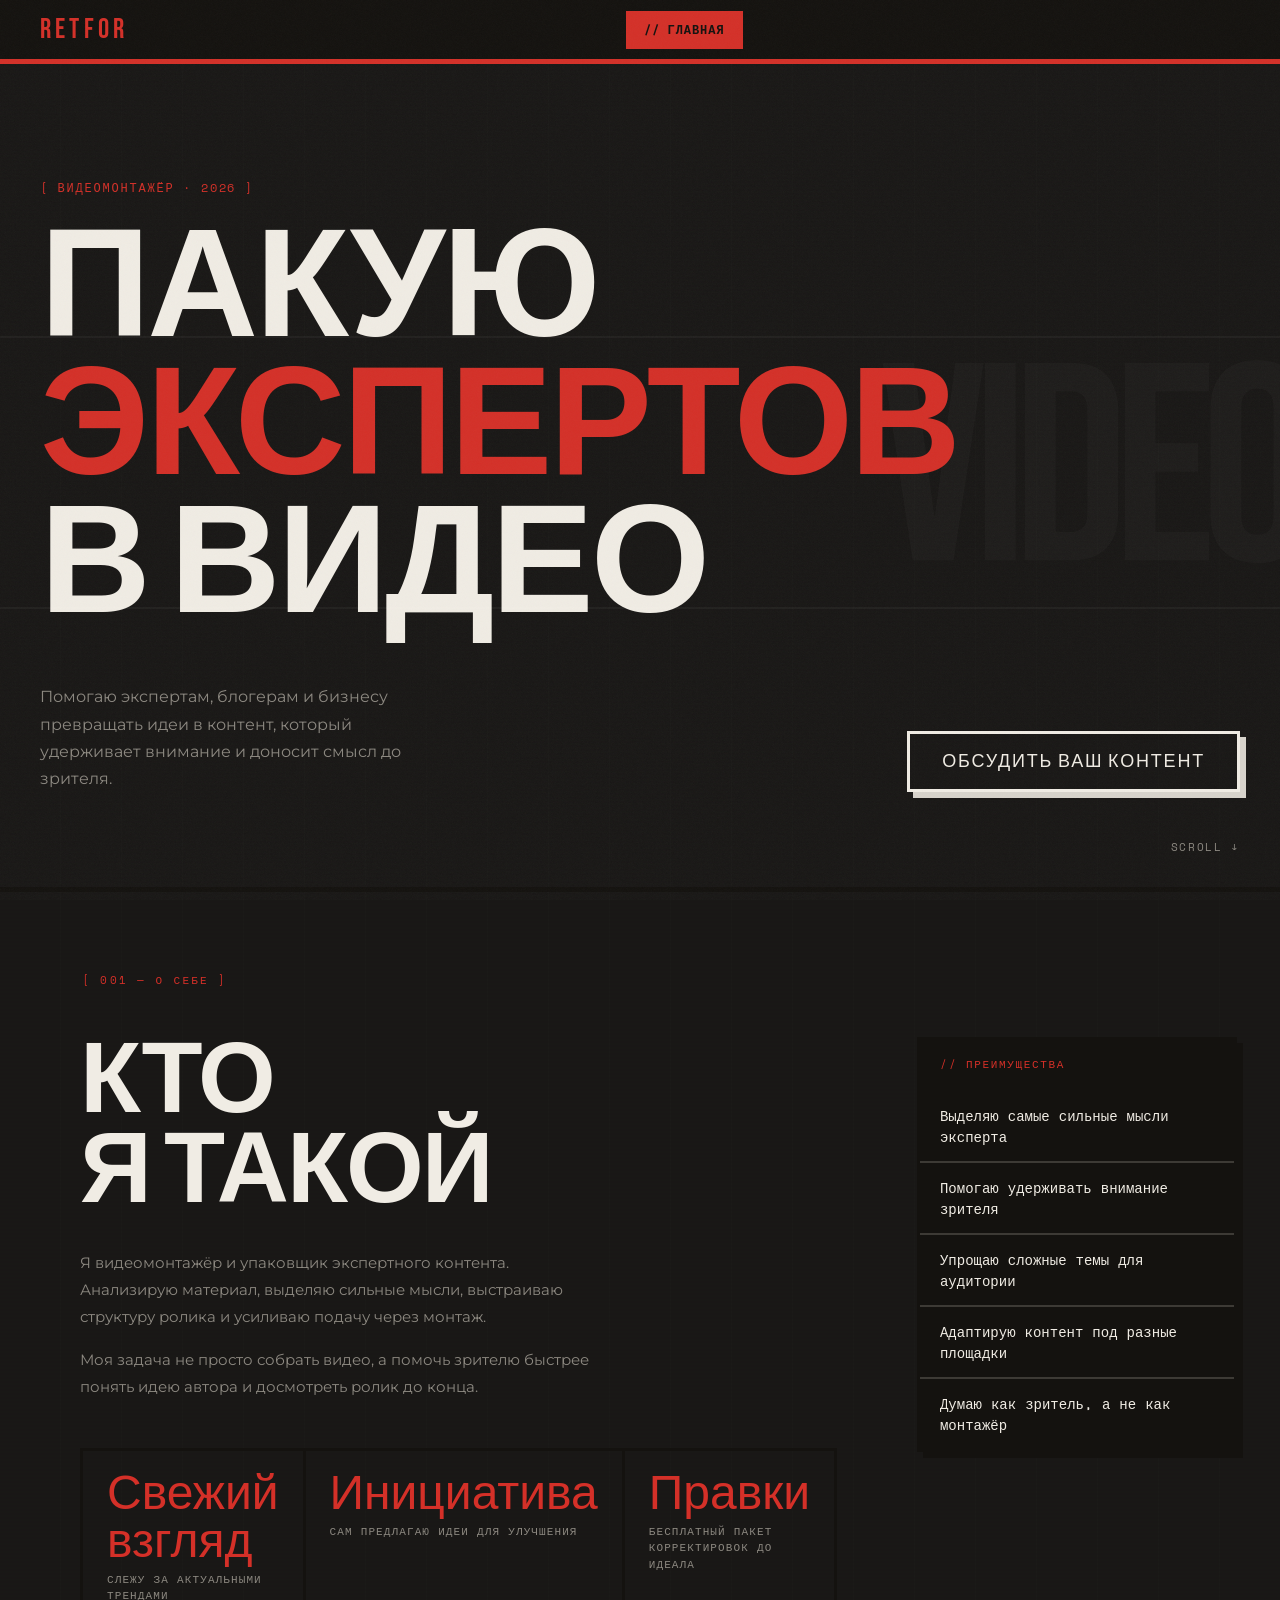
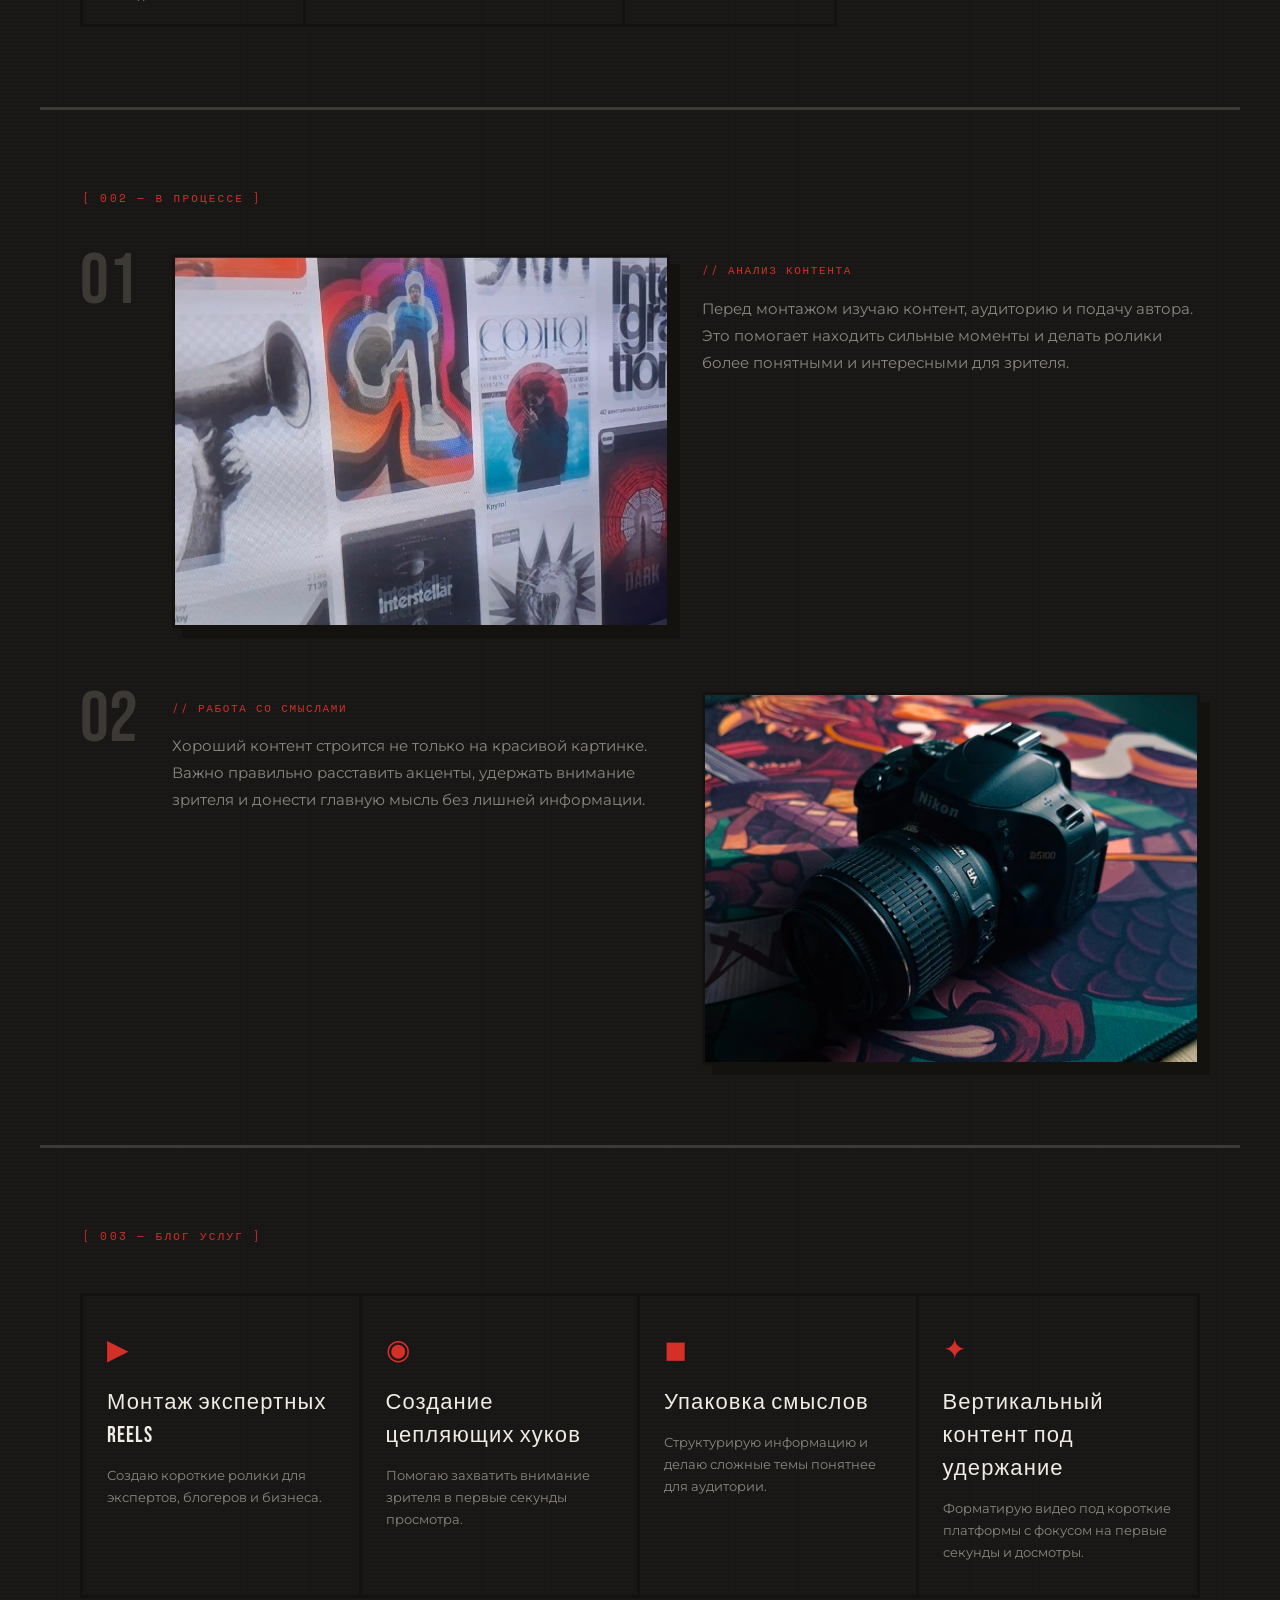
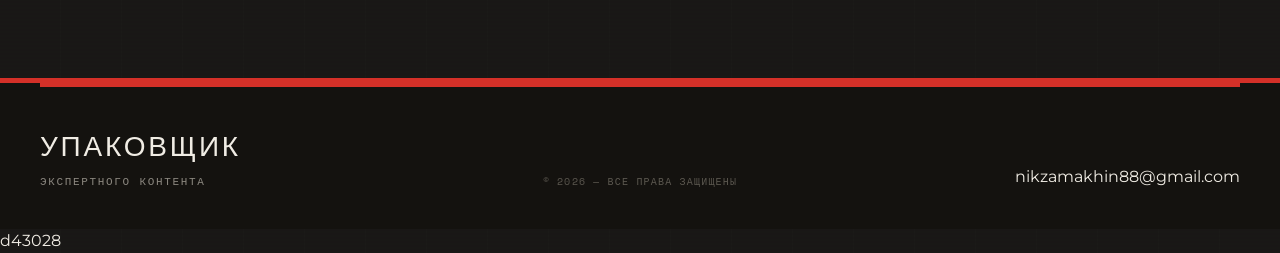
==== commit 4dc1c12d: "index.html" ====
--- a/index.html
+++ b/index.html
@@ -63,16 +63,16 @@
       </p>
       <div class="about-stats">
         <div class="stat-box">
-          <span class="stat-num">50+</span>
-          <span class="stat-label">проектов</span>
+          <span class="stat-num">Свежий взгляд</span>
+          <span class="stat-label">слежу за актуальными трендами</span>
         </div>
         <div class="stat-box">
-          <span class="stat-num">2+</span>
-          <span class="stat-label">года опыта</span>
+          <span class="stat-num">Инициатива</span>
+          <span class="stat-label">сам предлагаю идеи для улучшения</span>
         </div>
         <div class="stat-box">
-          <span class="stat-num">∞</span>
-          <span class="stat-label">идей</span>
+          <span class="stat-num">Правки</span>
+          <span class="stat-label">бесплатный пакет корректировок до идеала</span>
         </div>
       </div>
     </div>
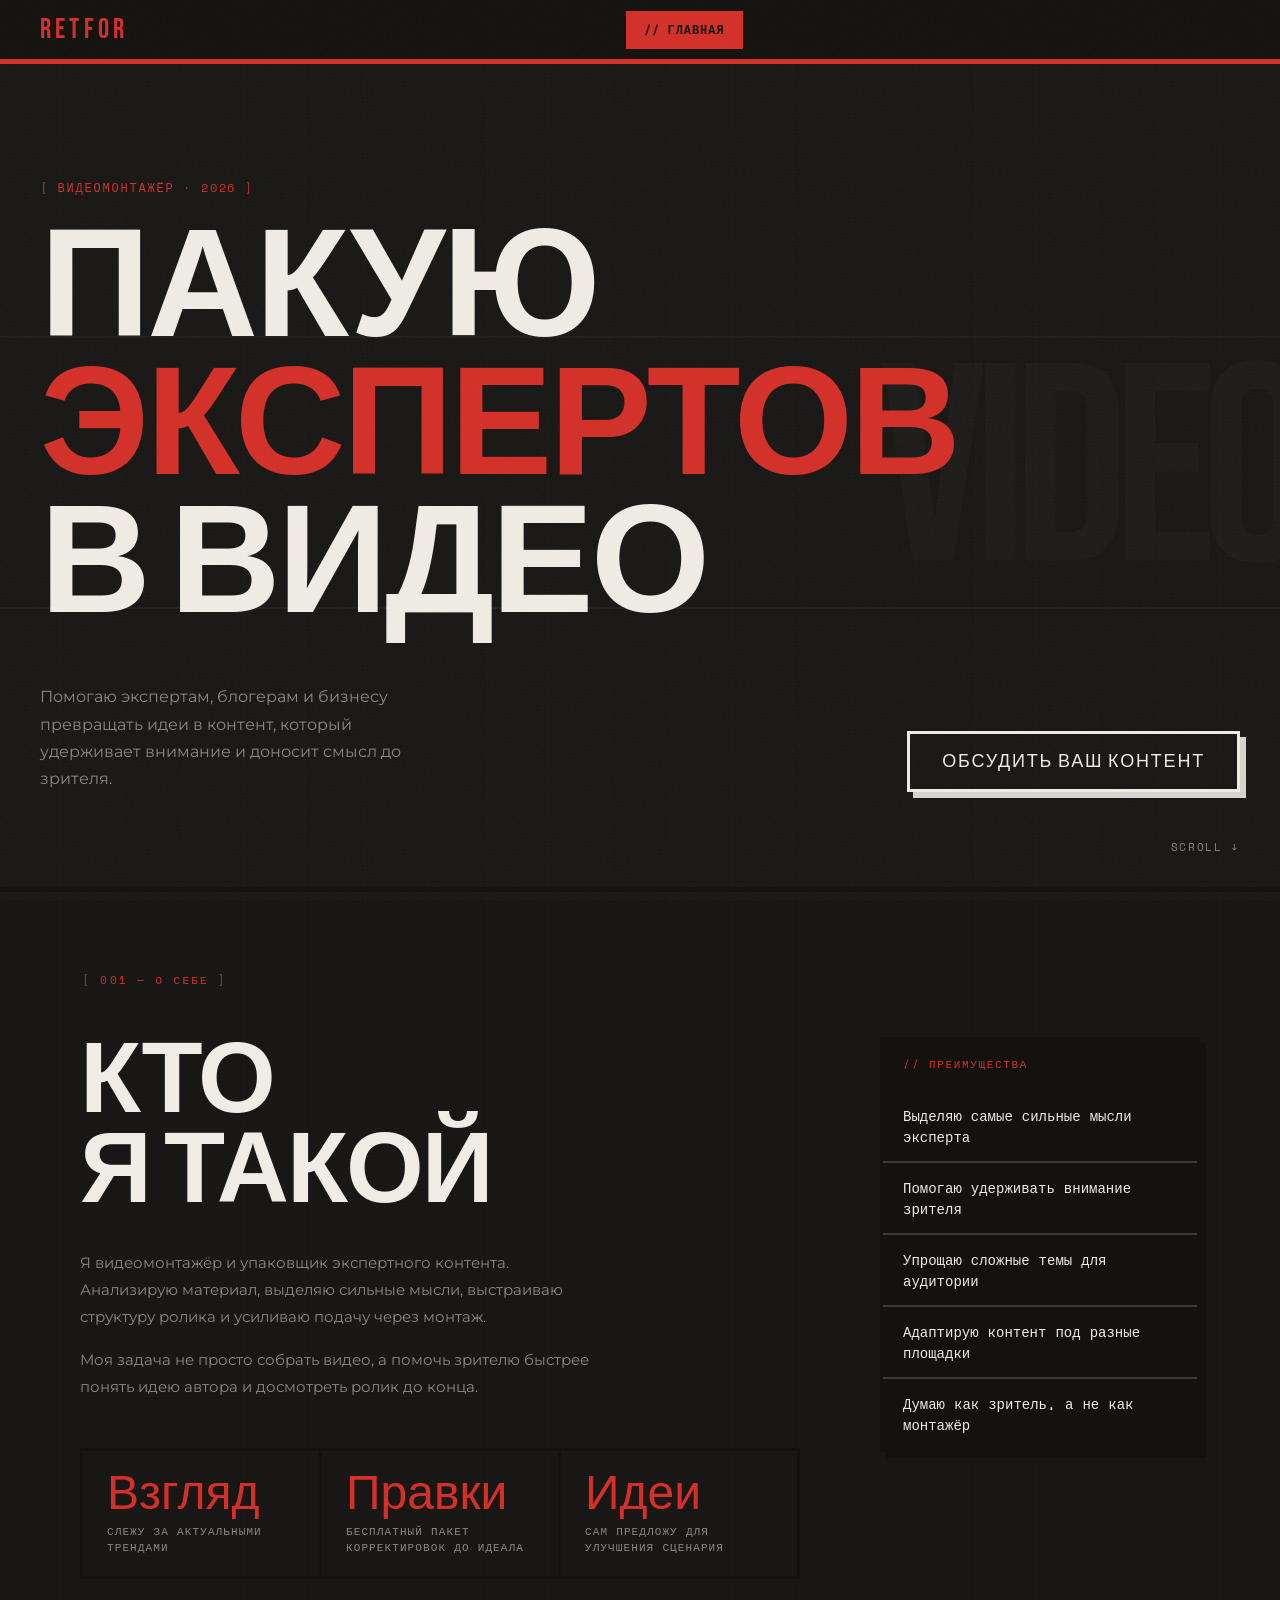
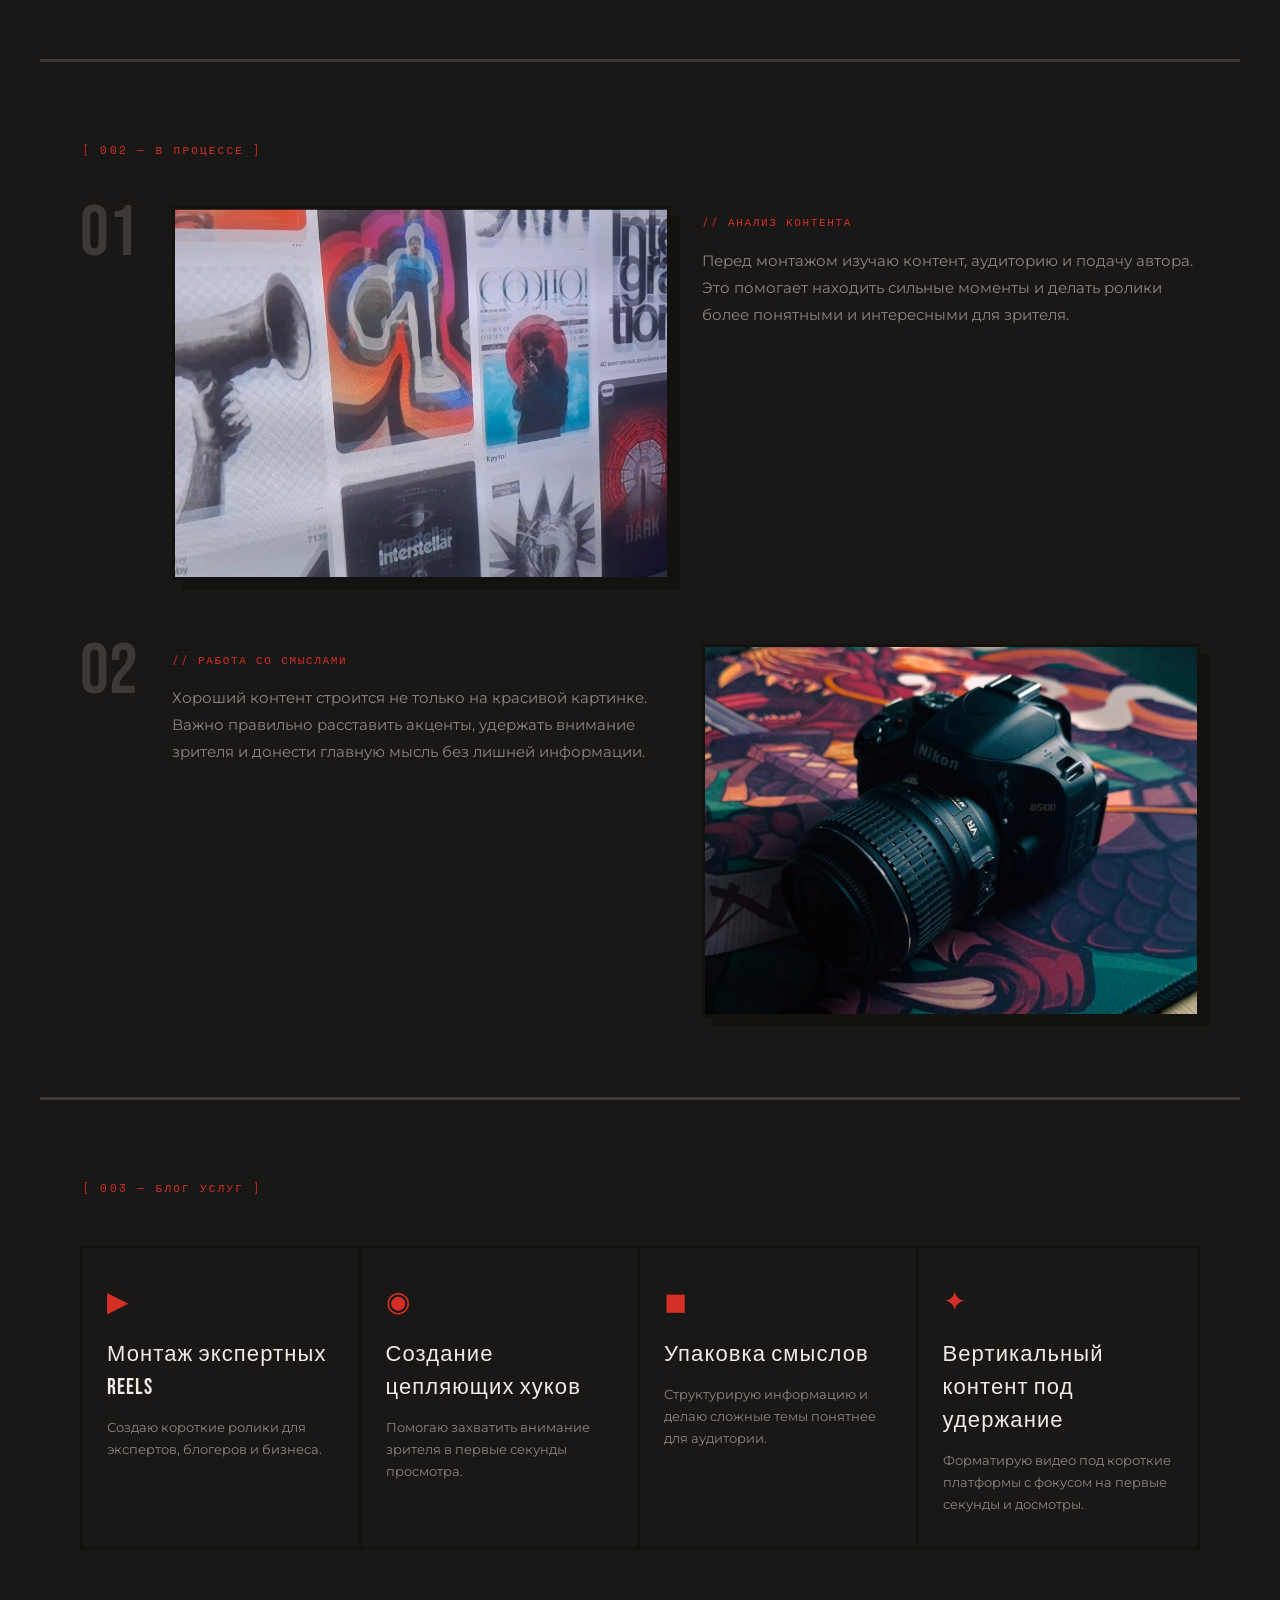
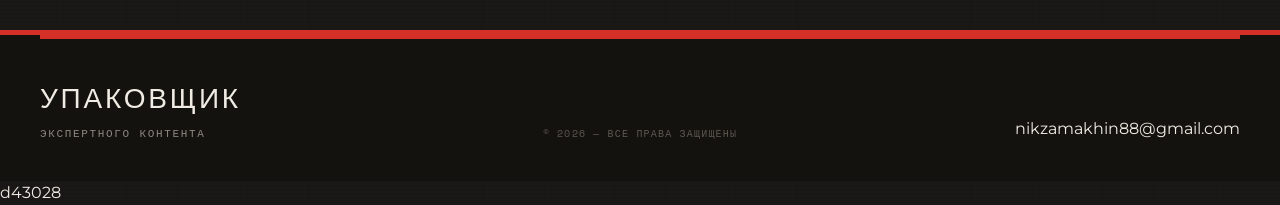
==== commit 8fca4f1d: "index.html" ====
--- a/index.html
+++ b/index.html
@@ -63,16 +63,19 @@
       </p>
       <div class="about-stats">
         <div class="stat-box">
-          <span class="stat-num">Свежий взгляд</span>
-          <span class="stat-label">слежу за актуальными трендами</span>
-        </div>
-        <div class="stat-box">
-          <span class="stat-num">Инициатива</span>
-          <span class="stat-label">сам предлагаю идеи для улучшения</span>
+          <span class="stat-num">Взгляд</span>
+          <span class="stat-label">слежу за актуальными 
+            трендами</span>
         </div>
         <div class="stat-box">
           <span class="stat-num">Правки</span>
-          <span class="stat-label">бесплатный пакет корректировок до идеала</span>
+          <span class="stat-label">бесплатный пакет 
+            корректировок до идеала</span>
+        </div>
+        <div class="stat-box">
+          <span class="stat-num">Идеи</span>
+          <span class="stat-label">сам предложу для
+          улучшения сценария</span>
         </div>
       </div>
     </div>
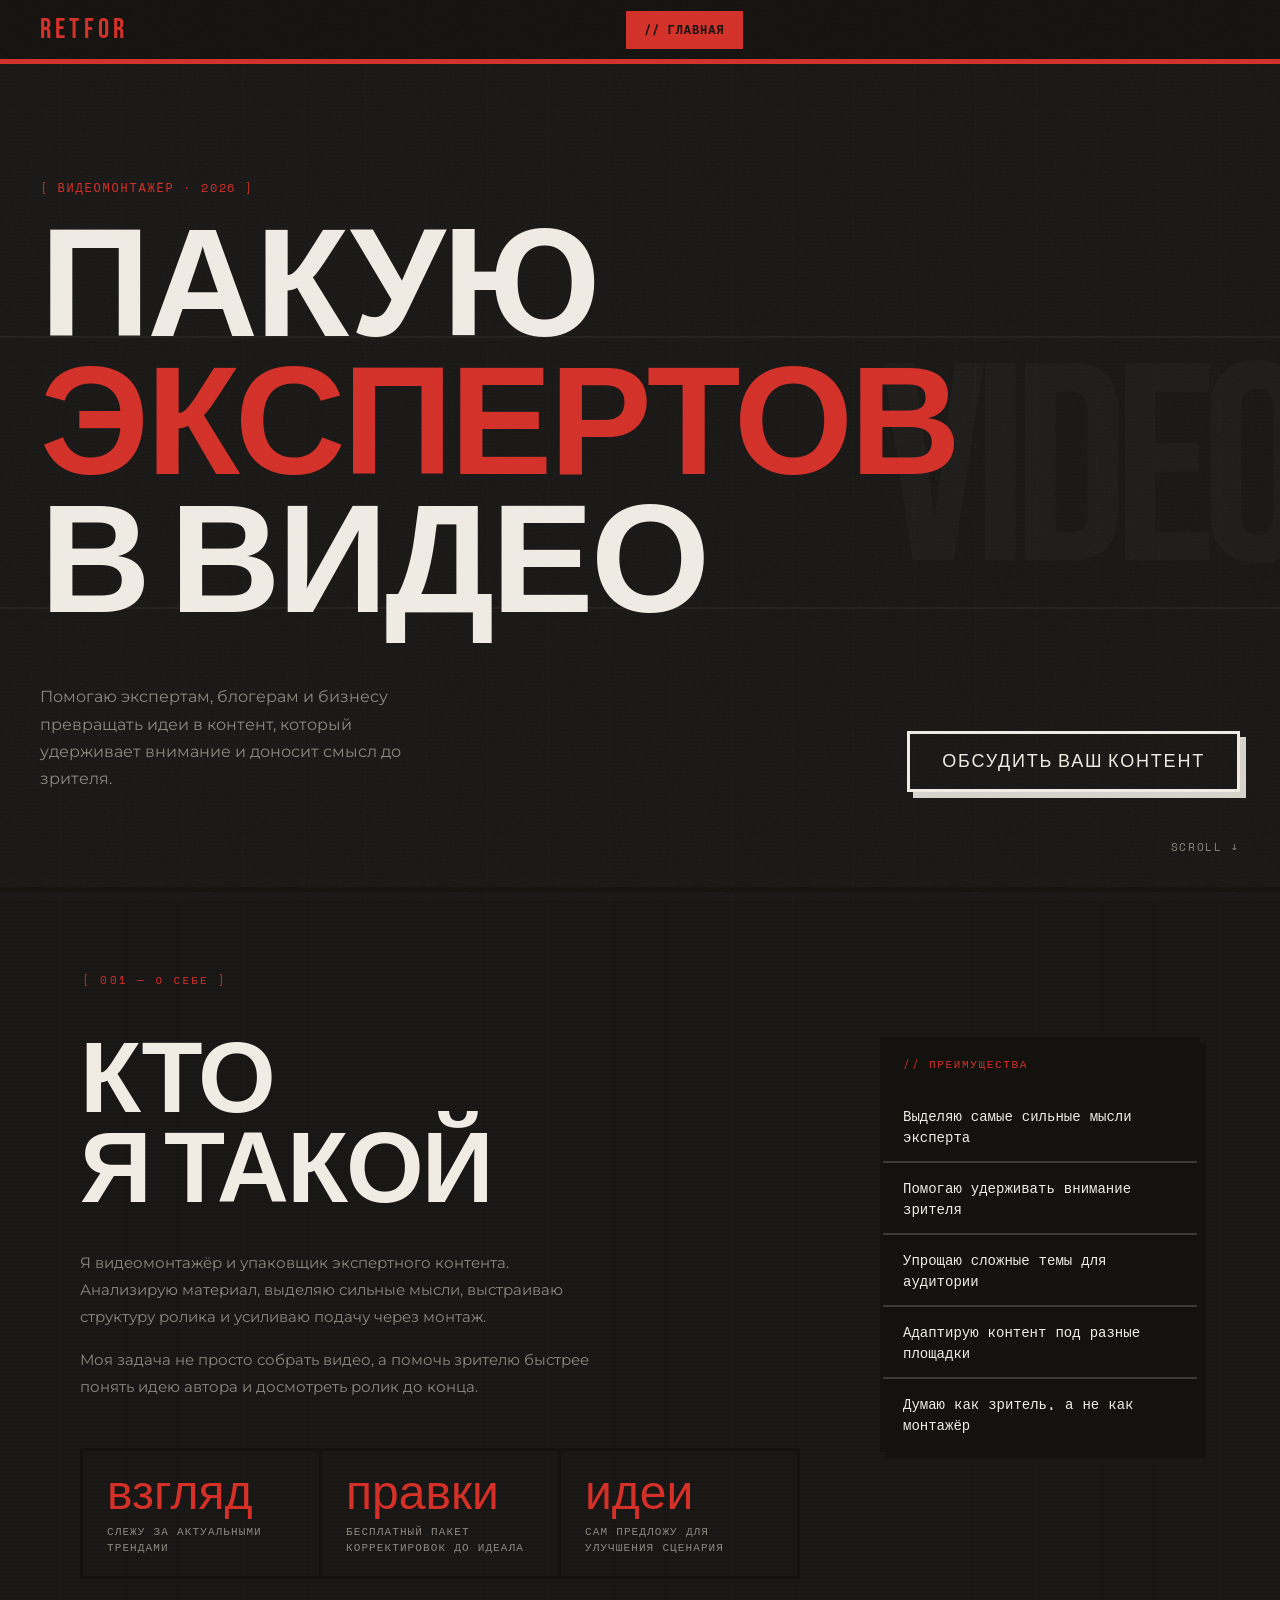
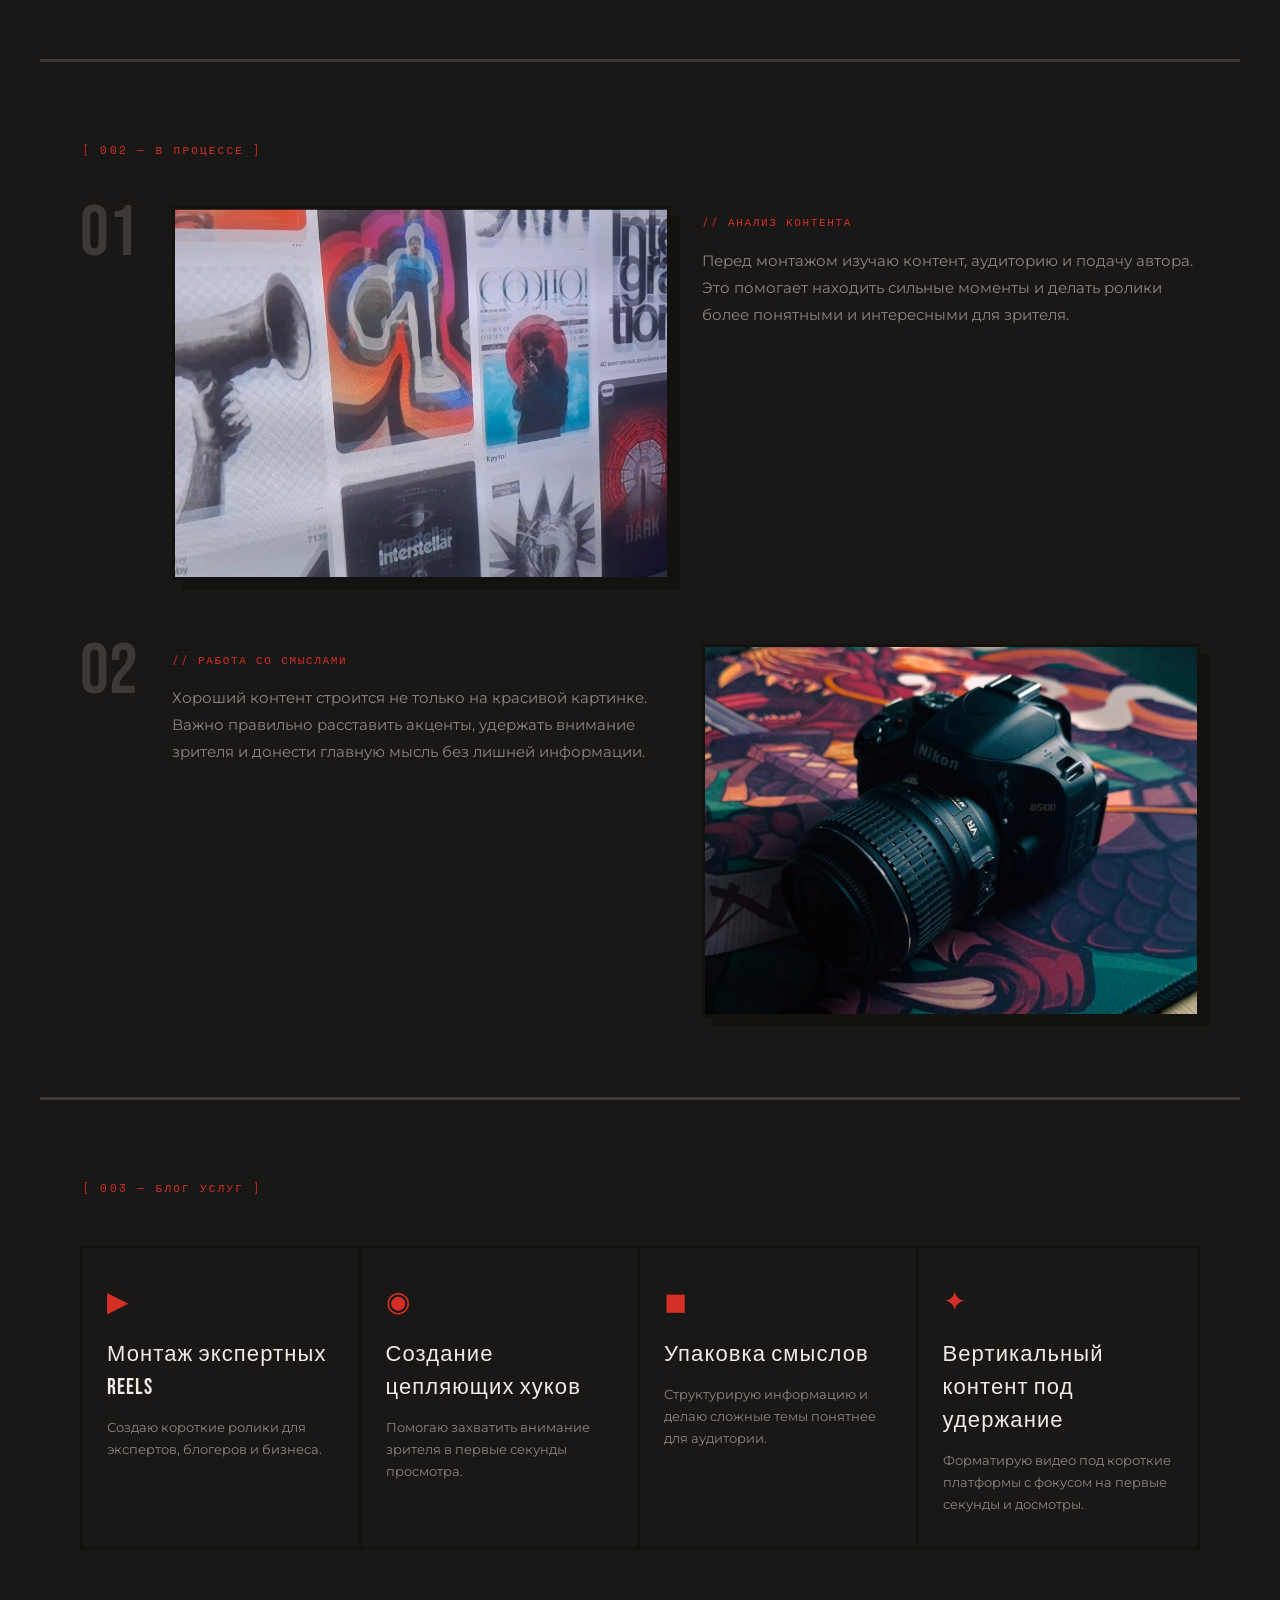
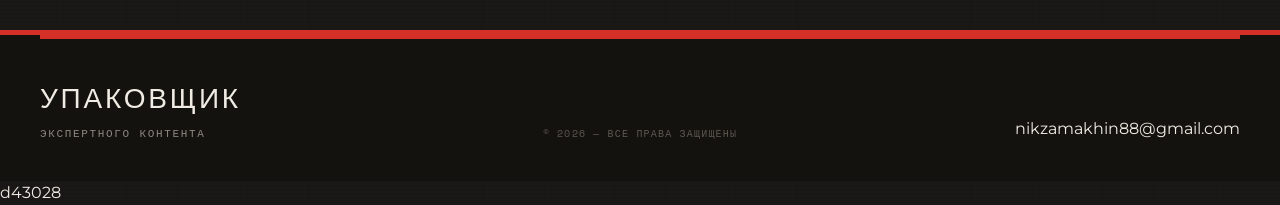
==== commit 95541b7c: "index.html" ====
--- a/index.html
+++ b/index.html
@@ -63,17 +63,17 @@
       </p>
       <div class="about-stats">
         <div class="stat-box">
-          <span class="stat-num">Взгляд</span>
+          <span class="stat-num">взгляд</span>
           <span class="stat-label">слежу за актуальными 
             трендами</span>
         </div>
         <div class="stat-box">
-          <span class="stat-num">Правки</span>
+          <span class="stat-num">правки</span>
           <span class="stat-label">бесплатный пакет 
             корректировок до идеала</span>
         </div>
         <div class="stat-box">
-          <span class="stat-num">Идеи</span>
+          <span class="stat-num">идеи</span>
           <span class="stat-label">сам предложу для
           улучшения сценария</span>
         </div>
